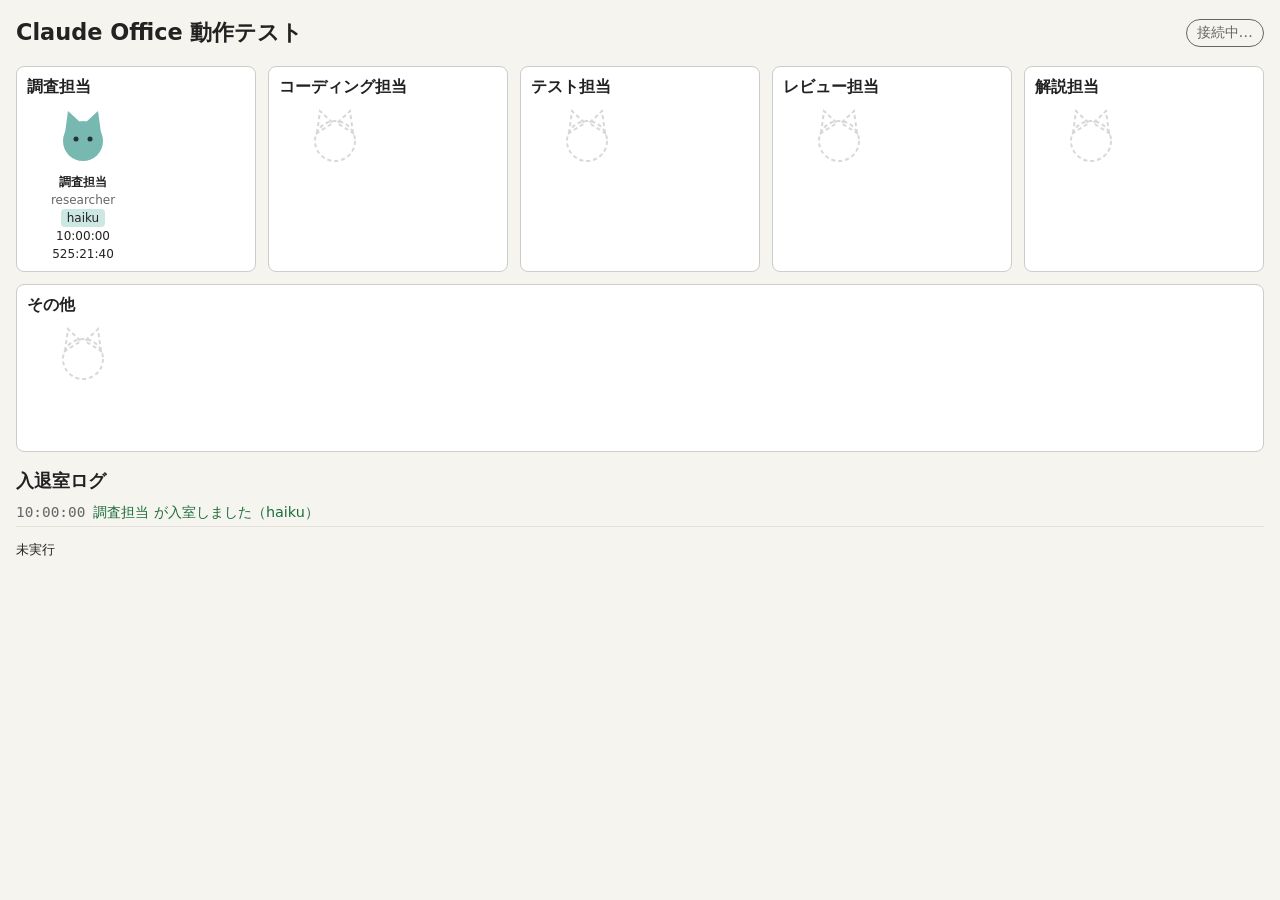
==== tests/js/app_test.html @ 1645e958 "オフィス画面のUIを拡張し、UI契約書と静的チェックツールを追加 - static/: オフィス画面（デスク・キャラクター表示）の HTML / CSS / JS を更新 - docs/ui_cont" ====
<!doctype html>
<html lang="ja">
<head>
  <meta charset="utf-8">
  <meta name="viewport" content="width=device-width, initial-scale=1">
  <title>Claude Office 動作テスト</title>
  <link rel="stylesheet" href="../../static/style.css">
  <!-- テスト中は本物の /stream に接続しない（file:// では失敗し、「切断」の記録がログに混ざるため）。
       app.js より前に置いて、EventSource の代わりに何もしない偽物を使う -->
  <script>
    window.EventSource = function FakeEventSource() {
      this.readyState = 0;
      this.addEventListener = function () {};
    };
    window.EventSource.CLOSED = 2;
  </script>
  <script src="../../static/app.js" defer></script>
  <script src="app_test.js" defer></script>
</head>
<body data-mode="live">
  <!-- index.html と同じ構造（テスト用にコピー） -->
  <header class="page-header">
    <h1>Claude Office 動作テスト</h1>
    <p id="connection-status" data-connection="connecting" role="status" aria-live="polite">接続中…</p>
  </header>

  <main>
    <section class="office" aria-label="デスク">
      <section class="desk" data-role="researcher" data-count="0">
        <h2 class="desk-label">調査担当</h2>
        <div class="desk-seats"></div>
      </section>
      <section class="desk" data-role="coder" data-count="0">
        <h2 class="desk-label">コーディング担当</h2>
        <div class="desk-seats"></div>
      </section>
      <section class="desk" data-role="test-runner" data-count="0">
        <h2 class="desk-label">テスト担当</h2>
        <div class="desk-seats"></div>
      </section>
      <section class="desk" data-role="code-reviewer" data-count="0">
        <h2 class="desk-label">レビュー担当</h2>
        <div class="desk-seats"></div>
      </section>
      <section class="desk" data-role="code-explainer" data-count="0">
        <h2 class="desk-label">解説担当</h2>
        <div class="desk-seats"></div>
      </section>
      <section class="desk" data-role="other" data-count="0">
        <h2 class="desk-label">その他</h2>
        <div class="desk-seats"></div>
      </section>
    </section>

    <section class="activity" aria-labelledby="activity-title">
      <h2 id="activity-title">入退室ログ</h2>
      <ol id="activity-log"></ol>
    </section>
  </main>

  <!-- キャラクターの template（index.html と同じ中身） -->
  <template id="cat-researcher">
    <svg viewBox="0 0 64 64" class="cat-svg" aria-hidden="true" focusable="false">
      <polygon class="cat-ear" points="14,28 17,6 30,18" fill="#77b8b0"/>
      <polygon class="cat-ear" points="50,28 47,6 34,18" fill="#77b8b0"/>
      <circle class="cat-head" cx="32" cy="36" r="20" fill="#77b8b0"/>
      <circle class="cat-eye" cx="25" cy="34" r="2.5" fill="#24303b"/>
      <circle class="cat-eye" cx="39" cy="34" r="2.5" fill="#24303b"/>
    </svg>
  </template>
  <template id="cat-coder">
    <svg viewBox="0 0 64 64" class="cat-svg" aria-hidden="true" focusable="false">
      <polygon class="cat-ear" points="14,28 17,6 30,18" fill="#8ca8e8"/>
      <polygon class="cat-ear" points="50,28 47,6 34,18" fill="#8ca8e8"/>
      <circle class="cat-head" cx="32" cy="36" r="20" fill="#8ca8e8"/>
      <circle class="cat-eye" cx="25" cy="34" r="2.5" fill="#24303b"/>
      <circle class="cat-eye" cx="39" cy="34" r="2.5" fill="#24303b"/>
    </svg>
  </template>
  <template id="cat-test-runner">
    <svg viewBox="0 0 64 64" class="cat-svg" aria-hidden="true" focusable="false">
      <polygon class="cat-ear" points="14,28 17,6 30,18" fill="#e8b66b"/>
      <polygon class="cat-ear" points="50,28 47,6 34,18" fill="#e8b66b"/>
      <circle class="cat-head" cx="32" cy="36" r="20" fill="#e8b66b"/>
      <circle class="cat-eye" cx="25" cy="34" r="2.5" fill="#24303b"/>
      <circle class="cat-eye" cx="39" cy="34" r="2.5" fill="#24303b"/>
    </svg>
  </template>
  <template id="cat-code-reviewer">
    <svg viewBox="0 0 64 64" class="cat-svg" aria-hidden="true" focusable="false">
      <polygon class="cat-ear" points="14,28 17,6 30,18" fill="#dc9292"/>
      <polygon class="cat-ear" points="50,28 47,6 34,18" fill="#dc9292"/>
      <circle class="cat-head" cx="32" cy="36" r="20" fill="#dc9292"/>
      <circle class="cat-eye" cx="25" cy="34" r="2.5" fill="#24303b"/>
      <circle class="cat-eye" cx="39" cy="34" r="2.5" fill="#24303b"/>
    </svg>
  </template>
  <template id="cat-code-explainer">
    <svg viewBox="0 0 64 64" class="cat-svg" aria-hidden="true" focusable="false">
      <polygon class="cat-ear" points="14,28 17,6 30,18" fill="#b5a0e3"/>
      <polygon class="cat-ear" points="50,28 47,6 34,18" fill="#b5a0e3"/>
      <circle class="cat-head" cx="32" cy="36" r="20" fill="#b5a0e3"/>
      <circle class="cat-eye" cx="25" cy="34" r="2.5" fill="#24303b"/>
      <circle class="cat-eye" cx="39" cy="34" r="2.5" fill="#24303b"/>
    </svg>
  </template>
  <template id="cat-generic">
    <svg viewBox="0 0 64 64" class="cat-svg" aria-hidden="true" focusable="false">
      <polygon class="cat-ear" points="14,28 17,6 30,18" fill="#b3b9b7"/>
      <polygon class="cat-ear" points="50,28 47,6 34,18" fill="#b3b9b7"/>
      <circle class="cat-head" cx="32" cy="36" r="20" fill="#b3b9b7"/>
      <circle class="cat-eye" cx="25" cy="34" r="2.5" fill="#24303b"/>
      <circle class="cat-eye" cx="39" cy="34" r="2.5" fill="#24303b"/>
    </svg>
  </template>
  <template id="cat-absent">
    <svg viewBox="0 0 64 64" class="cat-svg" aria-hidden="true" focusable="false">
      <polygon class="cat-ear" points="14,28 17,6 30,18" fill="none" stroke="#9aa0a6" stroke-width="2" stroke-dasharray="4 3"/>
      <polygon class="cat-ear" points="50,28 47,6 34,18" fill="none" stroke="#9aa0a6" stroke-width="2" stroke-dasharray="4 3"/>
      <circle class="cat-head" cx="32" cy="36" r="20" fill="none" stroke="#9aa0a6" stroke-width="2" stroke-dasharray="4 3"/>
    </svg>
  </template>

  <!-- テストの結果（app_test.js が書く。Python 側はここを読む） -->
  <pre id="test-result">未実行</pre>
</body>
</html>
---- static/style.css ----
/* =========================================================
   仮の見た目（最低限）。docs/ui_contract.md に従って全部書き換えてよい
   ========================================================= */

/* ===== 全体 ===== */
* { box-sizing: border-box; }
body {
  margin: 0;
  padding: 16px;
  font-family: system-ui, "Hiragino Sans", "Yu Gothic UI", sans-serif;
  line-height: 1.5;
  background: #f6f4ef;
  color: #222;
}

/* ===== 上部：タイトルと接続状態 ===== */
.page-header {
  display: flex;
  flex-wrap: wrap;
  align-items: center;
  justify-content: space-between;
  gap: 12px;
}
.page-header h1 { margin: 0; font-size: 1.4rem; }
#connection-status {
  margin: 0;
  padding: 2px 10px;
  border: 1px solid currentColor;
  border-radius: 999px;
  font-size: 0.9rem;
}
#connection-status[data-connection="connecting"] { color: #666; }
#connection-status[data-connection="open"] { color: #1b6e3a; }
#connection-status[data-connection="reconnecting"] { color: #b45f06; }
#connection-status[data-connection="closed"] { color: #b00020; }
body[data-mode="mock"] #connection-status { color: #5b3fa0; }

/* ===== デスク（横並び・折り返し） ===== */
.office {
  display: flex;
  flex-wrap: wrap;
  gap: 12px;
  margin: 16px 0;
}
.desk {
  flex: 1 1 220px;
  padding: 8px 10px;
  border: 1px solid #ccc;
  border-radius: 8px;
  background: #fff;
}
.desk-label { margin: 0 0 6px; font-size: 1rem; }
.desk-seats {
  display: flex;
  flex-wrap: wrap;
  gap: 8px;
  min-height: 120px;
}

/* ===== 席・キャラクター・名札 ===== */
.seat {
  display: flex;
  flex-direction: column;
  align-items: center;
  gap: 4px;
  width: 112px;
}
.cat { width: 64px; height: 64px; }
.cat-svg { display: block; width: 100%; height: 100%; }
.nameplate {
  display: flex;
  flex-direction: column;
  align-items: center;
  width: 100%;
  font-size: 0.75rem;
  text-align: center;
  overflow-wrap: anywhere;
}
.nameplate [data-field="role_label"] { font-weight: bold; }
.nameplate [data-field="agent_type"] { color: #666; }
.nameplate [data-field="model"] { padding: 0 6px; border-radius: 4px; background: #eee; }
.seat[data-model="haiku"] [data-field="model"] { background: #cde8e2; }
.seat[data-model="sonnet"] [data-field="model"] { background: #d6e0f7; }
.seat[data-model="opus"] [data-field="model"] { background: #f2d6d6; }
.nameplate [data-field="elapsed"] { font-variant-numeric: tabular-nums; }

/* ===== 席の状態（アニメは 0.6 秒以下） ===== */
.seat[data-state="absent"] { opacity: 0.4; }
.seat[data-state="entering"] { animation: seat-enter 0.5s ease-out; }
.seat[data-state="leaving"] { animation: seat-leave 0.5s ease-in forwards; }
@keyframes seat-enter { from { opacity: 0; } to { opacity: 1; } }
@keyframes seat-leave { from { opacity: 1; } to { opacity: 0; } }

/* 動きを減らす設定のときはアニメなし */
@media (prefers-reduced-motion: reduce) {
  .seat { animation: none !important; }
  .seat[data-state="leaving"] { opacity: 0.3; }
}

/* ===== 入退室ログ ===== */
.activity h2 { margin: 0 0 6px; font-size: 1.1rem; }
#activity-log {
  margin: 0;
  padding: 0;
  list-style: none;
  max-height: 320px;
  overflow-y: auto;
  font-size: 0.9rem;
}
.log-entry {
  display: flex;
  gap: 8px;
  padding: 2px 0;
  border-bottom: 1px solid #e4e1da;
}
.log-entry [data-field="time"] {
  flex: none;
  color: #666;
  font-family: ui-monospace, monospace;
}
.log-entry[data-kind="enter"] { color: #1b6e3a; }
.log-entry[data-kind="leave"] { color: #555; }
.log-entry[data-kind="update"] { color: #2a4fa0; }
.log-entry[data-kind="system"] { color: #8a5a00; font-style: italic; }
.log-entry[data-reason="timeout"] [data-field="message"] { color: #b00020; }
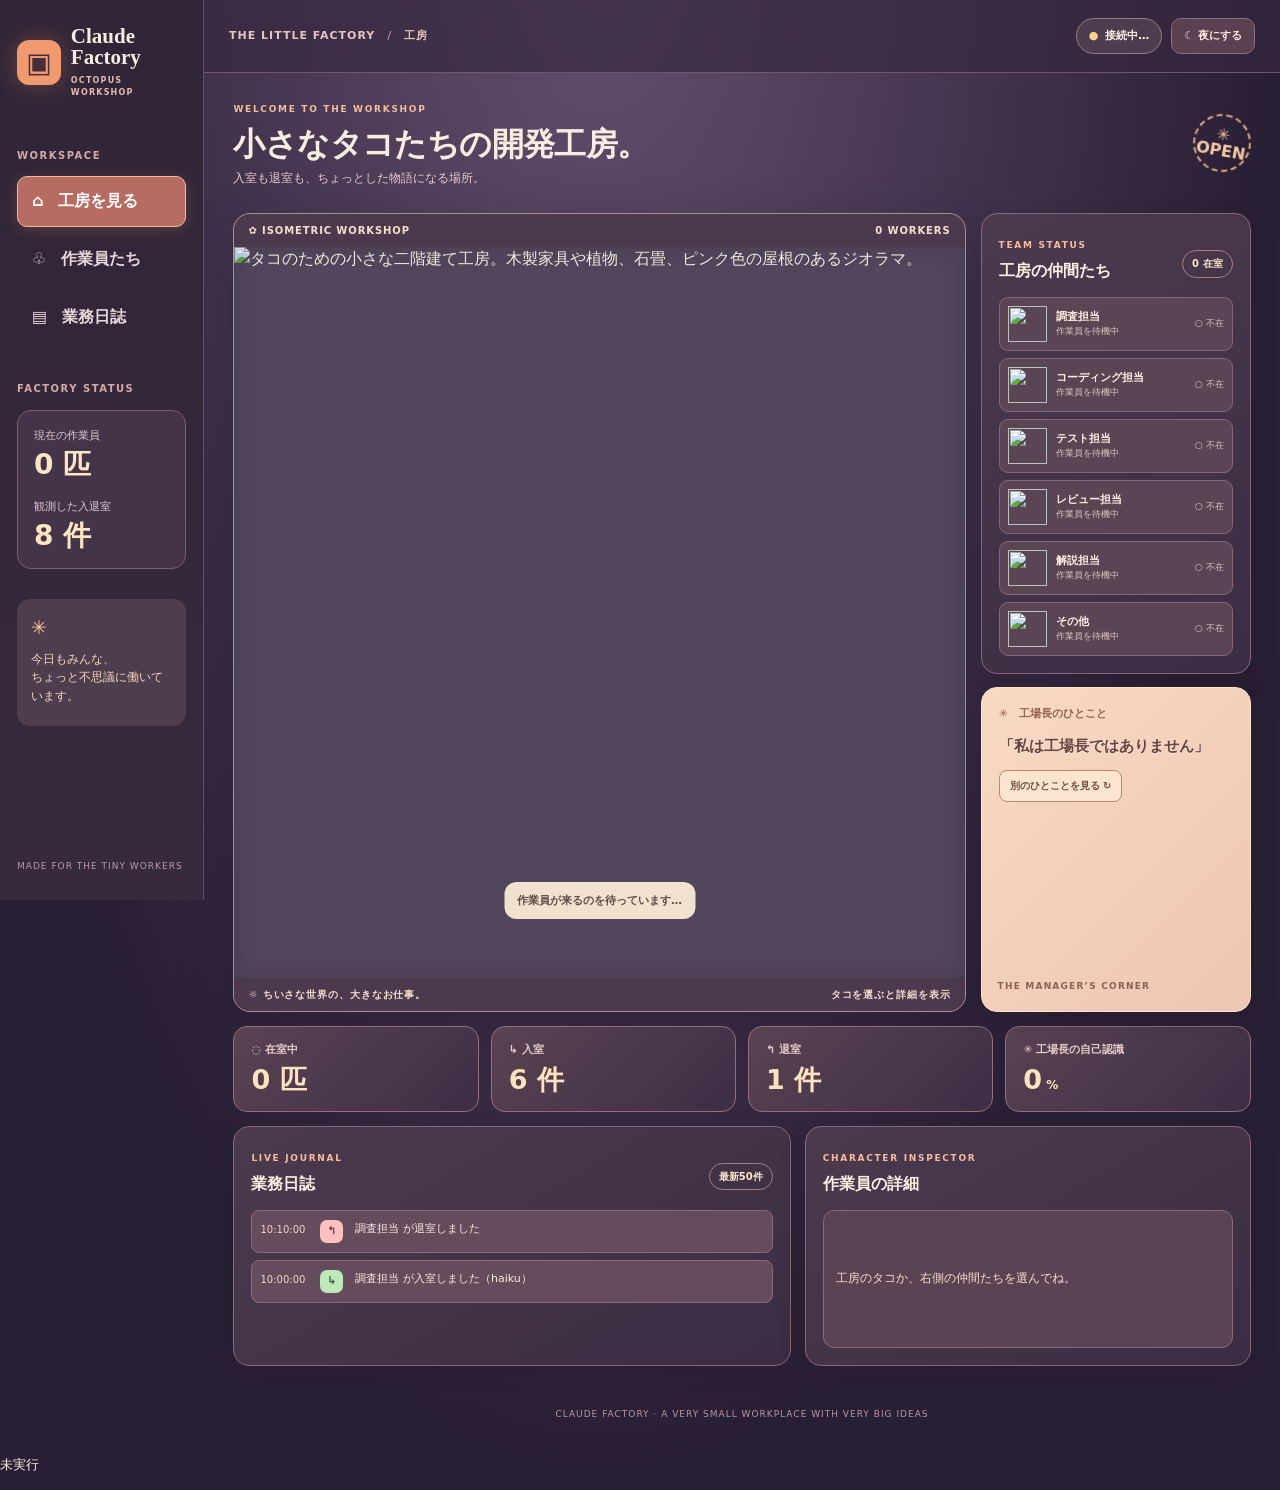
==== commit 92009866: "画面をタコの工房（Claude Factory）に作り直し - static/: ChatGPT 版のジオラマ工房デザイン（背景・タコの絵・レイアウト）を採用 - app.js: ChatGPT 版を" ====
--- a/tests/js/app_test.html
+++ b/tests/js/app_test.html
@@ -3,7 +3,7 @@
 <head>
   <meta charset="utf-8">
   <meta name="viewport" content="width=device-width, initial-scale=1">
-  <title>Claude Office 動作テスト</title>
+  <title>Claude Factory 動作テスト</title>
   <link rel="stylesheet" href="../../static/style.css">
   <!-- テスト中は本物の /stream に接続しない（file:// では失敗し、「切断」の記録がログに混ざるため）。
        app.js より前に置いて、EventSource の代わりに何もしない偽物を使う -->
@@ -18,108 +18,56 @@
   <script src="app_test.js" defer></script>
 </head>
 <body data-mode="live">
-  <!-- index.html と同じ構造（テスト用にコピー） -->
-  <header class="page-header">
-    <h1>Claude Office 動作テスト</h1>
-    <p id="connection-status" data-connection="connecting" role="status" aria-live="polite">接続中…</p>
-  </header>
-
-  <main>
-    <section class="office" aria-label="デスク">
-      <section class="desk" data-role="researcher" data-count="0">
-        <h2 class="desk-label">調査担当</h2>
-        <div class="desk-seats"></div>
-      </section>
-      <section class="desk" data-role="coder" data-count="0">
-        <h2 class="desk-label">コーディング担当</h2>
-        <div class="desk-seats"></div>
-      </section>
-      <section class="desk" data-role="test-runner" data-count="0">
-        <h2 class="desk-label">テスト担当</h2>
-        <div class="desk-seats"></div>
-      </section>
-      <section class="desk" data-role="code-reviewer" data-count="0">
-        <h2 class="desk-label">レビュー担当</h2>
-        <div class="desk-seats"></div>
-      </section>
-      <section class="desk" data-role="code-explainer" data-count="0">
-        <h2 class="desk-label">解説担当</h2>
-        <div class="desk-seats"></div>
-      </section>
-      <section class="desk" data-role="other" data-count="0">
-        <h2 class="desk-label">その他</h2>
-        <div class="desk-seats"></div>
-      </section>
-    </section>
-
-    <section class="activity" aria-labelledby="activity-title">
-      <h2 id="activity-title">入退室ログ</h2>
-      <ol id="activity-log"></ol>
-    </section>
-  </main>
-
-  <!-- キャラクターの template（index.html と同じ中身） -->
-  <template id="cat-researcher">
-    <svg viewBox="0 0 64 64" class="cat-svg" aria-hidden="true" focusable="false">
-      <polygon class="cat-ear" points="14,28 17,6 30,18" fill="#77b8b0"/>
-      <polygon class="cat-ear" points="50,28 47,6 34,18" fill="#77b8b0"/>
-      <circle class="cat-head" cx="32" cy="36" r="20" fill="#77b8b0"/>
-      <circle class="cat-eye" cx="25" cy="34" r="2.5" fill="#24303b"/>
-      <circle class="cat-eye" cx="39" cy="34" r="2.5" fill="#24303b"/>
-    </svg>
-  </template>
-  <template id="cat-coder">
-    <svg viewBox="0 0 64 64" class="cat-svg" aria-hidden="true" focusable="false">
-      <polygon class="cat-ear" points="14,28 17,6 30,18" fill="#8ca8e8"/>
-      <polygon class="cat-ear" points="50,28 47,6 34,18" fill="#8ca8e8"/>
-      <circle class="cat-head" cx="32" cy="36" r="20" fill="#8ca8e8"/>
-      <circle class="cat-eye" cx="25" cy="34" r="2.5" fill="#24303b"/>
-      <circle class="cat-eye" cx="39" cy="34" r="2.5" fill="#24303b"/>
-    </svg>
-  </template>
-  <template id="cat-test-runner">
-    <svg viewBox="0 0 64 64" class="cat-svg" aria-hidden="true" focusable="false">
-      <polygon class="cat-ear" points="14,28 17,6 30,18" fill="#e8b66b"/>
-      <polygon class="cat-ear" points="50,28 47,6 34,18" fill="#e8b66b"/>
-      <circle class="cat-head" cx="32" cy="36" r="20" fill="#e8b66b"/>
-      <circle class="cat-eye" cx="25" cy="34" r="2.5" fill="#24303b"/>
-      <circle class="cat-eye" cx="39" cy="34" r="2.5" fill="#24303b"/>
-    </svg>
-  </template>
-  <template id="cat-code-reviewer">
-    <svg viewBox="0 0 64 64" class="cat-svg" aria-hidden="true" focusable="false">
-      <polygon class="cat-ear" points="14,28 17,6 30,18" fill="#dc9292"/>
-      <polygon class="cat-ear" points="50,28 47,6 34,18" fill="#dc9292"/>
-      <circle class="cat-head" cx="32" cy="36" r="20" fill="#dc9292"/>
-      <circle class="cat-eye" cx="25" cy="34" r="2.5" fill="#24303b"/>
-      <circle class="cat-eye" cx="39" cy="34" r="2.5" fill="#24303b"/>
-    </svg>
-  </template>
-  <template id="cat-code-explainer">
-    <svg viewBox="0 0 64 64" class="cat-svg" aria-hidden="true" focusable="false">
-      <polygon class="cat-ear" points="14,28 17,6 30,18" fill="#b5a0e3"/>
-      <polygon class="cat-ear" points="50,28 47,6 34,18" fill="#b5a0e3"/>
-      <circle class="cat-head" cx="32" cy="36" r="20" fill="#b5a0e3"/>
-      <circle class="cat-eye" cx="25" cy="34" r="2.5" fill="#24303b"/>
-      <circle class="cat-eye" cx="39" cy="34" r="2.5" fill="#24303b"/>
-    </svg>
-  </template>
-  <template id="cat-generic">
-    <svg viewBox="0 0 64 64" class="cat-svg" aria-hidden="true" focusable="false">
-      <polygon class="cat-ear" points="14,28 17,6 30,18" fill="#b3b9b7"/>
-      <polygon class="cat-ear" points="50,28 47,6 34,18" fill="#b3b9b7"/>
-      <circle class="cat-head" cx="32" cy="36" r="20" fill="#b3b9b7"/>
-      <circle class="cat-eye" cx="25" cy="34" r="2.5" fill="#24303b"/>
-      <circle class="cat-eye" cx="39" cy="34" r="2.5" fill="#24303b"/>
-    </svg>
-  </template>
-  <template id="cat-absent">
-    <svg viewBox="0 0 64 64" class="cat-svg" aria-hidden="true" focusable="false">
-      <polygon class="cat-ear" points="14,28 17,6 30,18" fill="none" stroke="#9aa0a6" stroke-width="2" stroke-dasharray="4 3"/>
-      <polygon class="cat-ear" points="50,28 47,6 34,18" fill="none" stroke="#9aa0a6" stroke-width="2" stroke-dasharray="4 3"/>
-      <circle class="cat-head" cx="32" cy="36" r="20" fill="none" stroke="#9aa0a6" stroke-width="2" stroke-dasharray="4 3"/>
-    </svg>
-  </template>
+<!-- ここから static/index.html の body と同じ（テスト用にコピー。index.html を変えたらここも直す） -->
+<div class="layout" id="app">
+  <aside class="rail" aria-label="メインメニュー">
+    <div class="logo"><span class="logo-mark" aria-hidden="true">▣</span><div><b>Claude<br>Factory</b><small>OCTOPUS WORKSHOP</small></div></div>
+    <div class="rail-caption">WORKSPACE</div>
+    <nav class="nav" aria-label="ページ内リンク">
+      <button type="button" class="nav-item chosen" data-scroll="workshop">⌂ <span>工房を見る</span></button>
+      <button type="button" class="nav-item" data-scroll="crew">♧ <span>作業員たち</span></button>
+      <button type="button" class="nav-item" data-scroll="journal">▤ <span>業務日誌</span></button>
+    </nav>
+    <div class="rail-caption">FACTORY STATUS</div>
+    <div class="rail-card"><span class="rail-label">現在の作業員</span><strong id="side-crew">0 <small>匹</small></strong><span class="rail-label">観測した入退室</span><strong id="side-events">0 <small>件</small></strong></div>
+    <div class="rail-message"><span class="asterisk">✳</span><p>今日もみんな、<br>ちょっと不思議に働いています。</p></div>
+    <span class="rail-foot">MADE FOR THE TINY WORKERS</span>
+  </aside>
+  <div class="stage-column">
+    <header class="topbar">
+      <div class="crumb">THE LITTLE FACTORY <span>/</span> 工房</div>
+      <div class="top-actions"><span class="chip" id="connection-status" data-connection="connecting" role="status" aria-live="polite">接続中…</span><button class="day-toggle" type="button" id="light-toggle" aria-label="昼夜の切り替え">☾ 夜にする</button></div>
+    </header>
+    <main>
+      <div class="heading"><div><span class="eyebrow">WELCOME TO THE WORKSHOP</span><h1>小さなタコたちの開発工房。</h1><p>入室も退室も、ちょっとした物語になる場所。</p></div><span class="heading-stamp">✳<br>OPEN</span></div>
+      <div class="content-grid">
+        <section class="workshop" id="workshop" aria-label="工房のジオラマ">
+          <div class="scene-top"><span>✿ ISOMETRIC WORKSHOP</span><span id="scene-population">0 WORKERS</span></div>
+          <div class="scene" id="scene">
+            <img class="background-art" src="/assets/workshop_background.png" alt="タコのための小さな二階建て工房。木製家具や植物、石畳、ピンク色の屋根のあるジオラマ。" draggable="false">
+            <div class="slot" data-role="researcher" aria-label="調査担当の作業場所"></div>
+            <div class="slot" data-role="coder" aria-label="コーディング担当の作業場所"></div>
+            <div class="slot" data-role="test-runner" aria-label="テスト担当の作業場所"></div>
+            <div class="slot" data-role="code-reviewer" aria-label="レビュー担当の作業場所"></div>
+            <div class="slot" data-role="code-explainer" aria-label="解説担当の作業場所"></div>
+            <div class="slot" data-role="other" aria-label="その他の作業場所"></div>
+            <div class="scene-empty" id="scene-empty">作業員が来るのを待っています…</div>
+          </div>
+          <div class="scene-bottom"><span>☼ ちいさな世界の、大きなお仕事。</span><span>タコを選ぶと詳細を表示</span></div>
+        </section>
+        <aside class="right-panels" id="crew">
+          <section class="panel crew-panel"><div class="panel-head"><div><span class="eyebrow">TEAM STATUS</span><h2>工房の仲間たち</h2></div><span class="pill" id="crew-total">0 / 6</span></div><div id="worker-list" class="worker-list"></div></section>
+          <section class="panel manager-panel"><div class="manager-title">✳　工場長のひとこと</div><p id="manager-quote">「私は工場長ではありません」</p><button type="button" id="next-quote">別のひとことを見る ↻</button></section>
+        </aside>
+      </div>
+      <div class="summary-strip" aria-label="工房の統計"><div><span>◌ 在室中</span><strong id="summary-present">0<small> 匹</small></strong></div><div><span>↳ 入室</span><strong id="summary-enter">0<small> 件</small></strong></div><div><span>↰ 退室</span><strong id="summary-leave">0<small> 件</small></strong></div><div><span>✳ 工場長の自己認識</span><strong>0<small> %</small></strong></div></div>
+      <div class="bottom-grid"><section class="panel journal" id="journal"><div class="panel-head"><div><span class="eyebrow">LIVE JOURNAL</span><h2>業務日誌</h2></div><span class="pill">最新50件</span></div><ol id="activity-log" aria-live="polite" aria-relevant="additions"></ol></section>
+      <section class="panel inspector"><div class="panel-head"><div><span class="eyebrow">CHARACTER INSPECTOR</span><h2>作業員の詳細</h2></div></div><div id="worker-detail" class="worker-detail"><p>工房のタコか、右側の仲間たちを選んでね。</p></div><div class="mock-controls" id="mock-controls" hidden><button type="button" id="mock-enter">＋ デモ入室</button><button type="button" id="mock-leave">− デモ退室</button></div></section></div>
+    </main>
+    <footer class="footer">CLAUDE FACTORY · A VERY SMALL WORKPLACE WITH VERY BIG IDEAS</footer>
+  </div>
+</div>
+<!-- ここまで -->
 
   <!-- テストの結果（app_test.js が書く。Python 側はここを読む） -->
   <pre id="test-result">未実行</pre>
--- a/static/style.css
+++ b/static/style.css
@@ -1,125 +1,21 @@
-/* =========================================================
-   仮の見た目（最低限）。docs/ui_contract.md に従って全部書き換えてよい
-   ========================================================= */
+:root{color-scheme:dark;--ink:#f9ede1;--muted:#dfc7c2;--panel:#3e3044;--panel2:#49364b;--edge:#856274;--accent:#ffa776;--gold:#ffe0a3;--lime:#a7e6aa;--shadow:#1c1625}
+*{box-sizing:border-box}html{scroll-behavior:smooth}body{margin:0;min-width:320px;font-family:system-ui,-apple-system,"Hiragino Sans","Yu Gothic UI","Meiryo",sans-serif;color:var(--ink);background:radial-gradient(ellipse at 47% -12%,#665171,#291f34 70%);line-height:1.55}button{font:inherit;cursor:pointer}button:focus-visible{outline:3px solid #a9f2e1;outline-offset:3px}.layout{display:grid;grid-template-columns:204px minmax(0,1fr);max-width:1800px;min-height:100vh;margin:auto}.rail{position:sticky;top:0;display:flex;flex-direction:column;align-self:start;min-height:100vh;padding:26px 17px;background:linear-gradient(#302536,#362a3d);border-right:1px solid #684c63}.logo{display:flex;align-items:center;gap:10px;margin-bottom:40px}.logo-mark{width:45px;height:45px;border-radius:12px;background:#f19a70;color:#462e39;box-shadow:0 0 25px #ff94754a;display:grid;place-items:center;font-size:27px}.logo b{display:block;font-family:Georgia,"Yu Mincho",serif;font-size:21px;line-height:1.02}.logo small{display:block;font-size:8px;font-weight:800;letter-spacing:1.2px;color:#e4baae;margin-top:6px}.rail-caption{color:#d6a9a9;font-size:10px;font-weight:900;letter-spacing:1.5px;margin:8px 0 13px}.nav{display:grid;gap:7px;margin-bottom:31px}.nav-item{border:1px solid transparent;border-radius:10px;background:transparent;color:#e9d8db;padding:12px 14px;font-weight:800;text-align:left}.nav-item span{margin-left:9px}.nav-item.chosen,.nav-item:hover{background:#b66b63;color:#fff;border-color:#f5bd95;box-shadow:0 3px 14px #f69d6a33}.rail-card{padding:16px;border-radius:14px;border:1px solid #7d5d6e;background:#443449;display:grid;gap:4px}.rail-label{font-size:11px;color:#e2c7cf}.rail-card strong{font-size:28px;line-height:1.2;color:#ffe5c2;margin-bottom:12px}.rail-card strong:last-child{margin-bottom:0}.rail-card strong small{font-size:13px}.rail-message{margin-top:30px;border-radius:13px;background:#4e3d4c;padding:14px;color:#f7d5bf;font-size:12px}.asterisk{color:#ffc897;font-size:19px}.rail-message p{margin:7px 0}.rail-foot{margin-top:auto;padding-top:24px;font-size:9px;letter-spacing:1px;color:#bb99a6}.stage-column{min-width:0}.topbar{display:flex;justify-content:space-between;align-items:center;gap:12px;min-height:73px;padding:12px 25px;border-bottom:1px solid #735469;background:#35283eaa}.crumb{font-size:11px;font-weight:900;letter-spacing:1px;color:#e6c4bf}.crumb span{padding:0 7px;color:#b2899d}.top-actions{display:flex;gap:9px;align-items:center}#connection-status{font-size:11px;font-weight:850;border-radius:30px;padding:8px 12px;border:1px solid #917c83;background:#4c3e4e;color:#fff0e6}#connection-status::before{content:'●';color:#ffd38f;margin-right:7px}#connection-status[data-connection="open"]{border-color:#83b48f;color:#d4ffd6}#connection-status[data-connection="open"]::before{color:#92ee9c}#connection-status[data-connection="closed"]{border-color:#e49ca1;color:#ffd5d5}#connection-status[data-connection="reconnecting"]{color:#ffdf9a}.day-toggle{border:1px solid #8d7184;border-radius:10px;background:#5a4051;color:#ffe8dc;padding:8px 12px;font-size:11px;font-weight:800}main{padding:22px clamp(12px,2.3vw,34px) 34px}.heading{display:flex;align-items:center;justify-content:space-between;gap:10px;margin-bottom:21px}.eyebrow{font-size:9px;letter-spacing:1.7px;font-weight:900;color:#f6bd9c}.heading h1{font-family:Georgia,"Yu Mincho",serif;font-size:clamp(22px,2.5vw,37px);font-weight:900;line-height:1.3;letter-spacing:-.6px;margin:4px 0}.heading p{margin:4px 0;font-size:12px;color:#eacdd0}.heading-stamp{width:58px;height:58px;flex:none;border-radius:50%;border:2px dashed #dca67e;display:grid;place-content:center;text-align:center;line-height:1;font-weight:900;color:#f4c8a6;transform:rotate(10deg)}.content-grid{display:grid;grid-template-columns:minmax(0,1fr) 270px;gap:15px}.workshop{min-width:0;background:#776778;border:1px solid #b18b8f;border-radius:17px;box-shadow:0 20px 55px #1d13294d;overflow:hidden}.scene-top,.scene-bottom{display:flex;justify-content:space-between;gap:10px;align-items:center;background:#4d394d;padding:9px 14px;color:#f4dfca;font-size:10px;font-weight:900;letter-spacing:.9px}.scene{position:relative;isolation:isolate;width:100%;aspect-ratio:1/1;background:#51465b;overflow:hidden}.background-art{display:block;width:100%;height:100%;object-fit:cover;user-select:none}.scene::after{content:'';pointer-events:none;position:absolute;inset:0;box-shadow:inset 0 0 25px #24213533}.slot{position:absolute;display:flex;align-items:end;gap:0;z-index:2;transform:translate(-50%,-50%)}.slot[data-role="researcher"]{left:41%;top:40%}.slot[data-role="coder"]{left:31%;top:65%}.slot[data-role="test-runner"]{left:57%;top:59%}.slot[data-role="code-reviewer"]{left:61%;top:43%}.slot[data-role="code-explainer"]{left:48%;top:76%}.slot[data-role="other"]{left:21%;top:57%}.worker-actor{border:0;background:transparent;position:relative;padding:0;display:flex;flex-direction:column;align-items:center;filter:drop-shadow(0 6px 4px #2f19267d);transition:transform .2s,opacity .2s;min-width:42px}.worker-actor img{width:clamp(48px,5vw,82px);height:auto;image-rendering:pixelated;animation:floaty 3s ease-in-out infinite}.worker-actor:hover{transform:translateY(-5px)}.worker-actor.selected img{filter:drop-shadow(0 0 8px #ffe2a6)}.worker-actor .bubble{border:1px solid #eac3a2;border-radius:7px;padding:2px 7px;background:#3a273be8;color:#fff3df;max-width:100px;font-size:9px;font-weight:850;white-space:nowrap;overflow:hidden;text-overflow:ellipsis;box-shadow:0 3px 7px #29142599}.worker-actor[data-state="leaving"]{animation:leave .5s ease-in forwards}.worker-actor[data-state="entering"]{animation:enter .5s ease-out both}.scene-empty{display:none;position:absolute;bottom:8%;left:50%;transform:translateX(-50%);padding:10px 13px;color:#624a47;background:#fff0d9eb;border-radius:12px;font-weight:900;font-size:11px;text-align:center}.scene-empty.visible{display:block}.scene.night .background-art{filter:brightness(.65) saturate(1.12) hue-rotate(8deg)}.scene.night::before{content:'';position:absolute;inset:0;z-index:1;pointer-events:none;background:linear-gradient(160deg,#34245333,#22214855)}.panel{background:linear-gradient(150deg,#4c3a4e,#3a2d43);border:1px solid #89667a;box-shadow:0 7px 22px #261a2c44;border-radius:16px;padding:17px;min-width:0}.right-panels{display:flex;flex-direction:column;gap:13px}.panel-head{display:flex;justify-content:space-between;align-items:center;gap:9px}.panel h2{font-size:16px;margin:3px 0 13px;color:#fff1e3}.pill{font-size:10px;font-weight:900;border-radius:30px;color:#ffe6c7;border:1px solid #aa7d79;padding:5px 9px;white-space:nowrap}.worker-list{display:flex;flex-direction:column;gap:7px;max-height:520px;overflow:auto}.crew-row{display:flex;align-items:center;gap:9px;border:1px solid #866578;border-radius:9px;padding:8px;min-width:0;background:#594553;color:#fff0e4;text-align:left;width:100%}.crew-row:hover,.crew-row.active{border-color:#ffd096;background:#715261}.crew-row img{width:39px;height:36px;object-fit:contain;image-rendering:pixelated;flex:none}.crew-info{flex:1;min-width:0}.crew-info b,.crew-info small{display:block;overflow:hidden;text-overflow:ellipsis;white-space:nowrap}.crew-info b{font-size:11px}.crew-info small{font-size:9px;color:#dec6c2}.crew-state{font-size:9px;color:#b4f3c1;white-space:nowrap}.crew-state.off{color:#dfc5c6}.manager-panel{background:#f3d3bd;color:#66443f;border-color:#ffe3c8;flex:1;min-height:155px}.manager-title{font-size:11px;font-weight:900;color:#98614f}.manager-panel p{font-family:Georgia,"Yu Mincho",serif;font-size:15px;font-weight:900;line-height:1.65;margin:12px 0}.manager-panel button{border:1px solid #b98677;background:#fbe5ce;border-radius:8px;padding:7px 10px;font-size:10px;color:#754b42;font-weight:900}.summary-strip{display:grid;grid-template-columns:repeat(4,minmax(0,1fr));gap:12px;margin:14px 0}.summary-strip>div{padding:14px 17px;border:1px solid #946f7b;border-radius:14px;background:linear-gradient(135deg,#5a4352,#3d2e46);min-width:0}.summary-strip span{display:block;color:#eacdcc;font-size:11px;font-weight:800}.summary-strip strong{display:block;font-size:27px;line-height:1.25;margin-top:5px;color:#ffe3be;font-variant-numeric:tabular-nums}.summary-strip small{font-size:12px}.bottom-grid{display:grid;grid-template-columns:minmax(0,1.25fr) minmax(0,1fr);gap:14px}#activity-log{margin:0;padding:0;list-style:none;display:grid;gap:7px;max-height:302px;overflow:auto}.log-entry{display:grid;grid-template-columns:52px 27px minmax(0,1fr);gap:8px;align-items:start;border-radius:8px;background:#654c5d;border:1px solid #8a6a74;padding:9px 8px;font-size:11px}.log-entry time{color:#f3d2c7;font-size:10px;padding-top:2px;font-variant-numeric:tabular-nums}.log-sign{display:grid;place-items:center;width:23px;height:23px;border-radius:7px;background:#ecd2ba;color:#5b3b39;font-weight:900}.log-entry[data-kind="enter"] .log-sign{background:#bee8ba;color:#365f43}.log-entry[data-kind="leave"] .log-sign{background:#ffc0c0;color:#783d47}.log-entry[data-kind="update"] .log-sign{background:#d3c3fa;color:#53416d}.log-entry[data-kind="system"] .log-sign{background:#ffe3ab;color:#704d2c}.log-msg{min-width:0;overflow-wrap:anywhere}.worker-detail{display:flex;gap:17px;align-items:center;min-height:138px;padding:12px;border-radius:11px;background:#5a4352;border:1px solid #896a77}.worker-detail img{width:100px;height:94px;object-fit:contain;image-rendering:pixelated;flex:none}.worker-detail h3{margin:0 0 7px;font-size:15px}.worker-detail dl{display:grid;grid-template-columns:auto 1fr;gap:3px 9px;margin:0;font-size:11px}.worker-detail dt{color:#e0c0c1}.worker-detail dd{margin:0;overflow-wrap:anywhere}.worker-detail p{font-size:12px;color:#f8dfd1}.mock-controls{display:flex;gap:8px;margin-top:10px}.mock-controls[hidden]{display:none}.mock-controls button{padding:9px 13px;border-radius:9px;color:#382a31;background:#f5ccad;border:0;font-size:11px;font-weight:900}.footer{padding:8px 22px 22px;color:#b995a4;font-size:9px;letter-spacing:1px;text-align:center}@keyframes floaty{0%,100%{transform:translateY(0)}50%{transform:translateY(-5px)}}@keyframes enter{from{opacity:0;transform:translateY(18px) scale(.7)}to{opacity:1;transform:none}}@keyframes leave{to{opacity:0;transform:translateY(-24px) scale(.7)}}
+@media(max-width:1160px){.layout{grid-template-columns:74px minmax(0,1fr)}.logo{justify-content:center}.logo>div,.rail-caption,.nav-item span,.rail-card,.rail-message,.rail-foot{display:none}.nav-item{text-align:center;padding:12px 0}.content-grid{grid-template-columns:minmax(0,1fr) 220px}}@media(max-width:800px){.layout{display:block}.rail{position:relative;min-height:0;padding:9px 12px;flex-direction:row;align-items:center;justify-content:space-between}.logo{margin:0}.logo>div{display:block}.logo b{font-size:14px}.logo small{font-size:6px}.logo-mark{width:33px;height:33px}.rail .nav{margin:0;display:flex;gap:3px}.rail .nav-item{padding:8px;font-size:11px}.rail .nav-item span{display:inline;margin-left:2px}.rail-caption,.rail-card,.rail-message,.rail-foot{display:none}.content-grid{grid-template-columns:1fr}.right-panels{display:grid;grid-template-columns:minmax(0,1fr) minmax(0,.7fr)}.worker-list{display:grid;grid-template-columns:repeat(2,minmax(0,1fr))}.bottom-grid{grid-template-columns:1fr}.summary-strip{grid-template-columns:repeat(2,minmax(0,1fr))}}@media(max-width:500px){.rail .nav-item span{display:none}.topbar{padding:10px 12px;min-height:56px}.crumb{font-size:9px}.heading-stamp{display:none}.heading{margin-bottom:13px}.heading h1{font-size:23px}.right-panels{grid-template-columns:1fr}.worker-list{grid-template-columns:repeat(2,minmax(0,1fr))}.crew-row{gap:4px;padding:6px}.crew-row img{width:30px;height:31px}.crew-info b{font-size:10px}.crew-state{font-size:8px}.worker-actor img{width:51px}.worker-actor .bubble{font-size:8px;max-width:65px}.scene-top,.scene-bottom{padding:7px;font-size:8px}.summary-strip{gap:7px}.summary-strip>div{padding:10px}.summary-strip strong{font-size:22px}.panel{padding:12px}.worker-detail img{width:72px;height:68px}.log-entry{grid-template-columns:43px 22px 1fr;gap:5px;padding:7px 5px}}
+@media(prefers-reduced-motion:reduce){*,*::before,*::after{animation:none!important;transition:none!important;scroll-behavior:auto!important}}
+/* The factory manager has a corner of his own (although he denies it). */
+.manager-panel{position:relative;overflow:hidden;min-height:210px;background-image:linear-gradient(135deg,#f9dcc4cc,#eab9ac88),url('/assets/octopus/manager.png');background-repeat:no-repeat;background-size:100% 100%,175px auto;background-position:center,100% 100%;}
+.manager-panel::after{content:'THE MANAGER\2019 S CORNER';position:absolute;left:16px;bottom:17px;font-size:9px;letter-spacing:1.2px;font-weight:900;color:#905f56;}
+.manager-panel p{position:relative;z-index:1;max-width:220px;text-shadow:0 1px 0 #ffeddd}
+.manager-panel button{position:relative;z-index:1;}
+@media(max-width:500px){.topbar{flex-wrap:wrap;gap:7px}.top-actions{width:100%;justify-content:flex-end}#connection-status,.day-toggle{white-space:nowrap}.manager-panel{min-height:205px}.manager-panel p{max-width:210px}}
 
-/* ===== 全体 ===== */
-* { box-sizing: border-box; }
-body {
-  margin: 0;
-  padding: 16px;
-  font-family: system-ui, "Hiragino Sans", "Yu Gothic UI", sans-serif;
-  line-height: 1.5;
-  background: #f6f4ef;
-  color: #222;
-}
-
-/* ===== 上部：タイトルと接続状態 ===== */
-.page-header {
-  display: flex;
-  flex-wrap: wrap;
-  align-items: center;
-  justify-content: space-between;
-  gap: 12px;
-}
-.page-header h1 { margin: 0; font-size: 1.4rem; }
-#connection-status {
-  margin: 0;
-  padding: 2px 10px;
-  border: 1px solid currentColor;
-  border-radius: 999px;
-  font-size: 0.9rem;
-}
-#connection-status[data-connection="connecting"] { color: #666; }
-#connection-status[data-connection="open"] { color: #1b6e3a; }
-#connection-status[data-connection="reconnecting"] { color: #b45f06; }
-#connection-status[data-connection="closed"] { color: #b00020; }
-body[data-mode="mock"] #connection-status { color: #5b3fa0; }
-
-/* ===== デスク（横並び・折り返し） ===== */
-.office {
-  display: flex;
-  flex-wrap: wrap;
-  gap: 12px;
-  margin: 16px 0;
-}
-.desk {
-  flex: 1 1 220px;
-  padding: 8px 10px;
-  border: 1px solid #ccc;
-  border-radius: 8px;
-  background: #fff;
-}
-.desk-label { margin: 0 0 6px; font-size: 1rem; }
-.desk-seats {
-  display: flex;
-  flex-wrap: wrap;
-  gap: 8px;
-  min-height: 120px;
-}
-
-/* ===== 席・キャラクター・名札 ===== */
-.seat {
-  display: flex;
-  flex-direction: column;
-  align-items: center;
-  gap: 4px;
-  width: 112px;
-}
-.cat { width: 64px; height: 64px; }
-.cat-svg { display: block; width: 100%; height: 100%; }
-.nameplate {
-  display: flex;
-  flex-direction: column;
-  align-items: center;
-  width: 100%;
-  font-size: 0.75rem;
-  text-align: center;
-  overflow-wrap: anywhere;
-}
-.nameplate [data-field="role_label"] { font-weight: bold; }
-.nameplate [data-field="agent_type"] { color: #666; }
-.nameplate [data-field="model"] { padding: 0 6px; border-radius: 4px; background: #eee; }
-.seat[data-model="haiku"] [data-field="model"] { background: #cde8e2; }
-.seat[data-model="sonnet"] [data-field="model"] { background: #d6e0f7; }
-.seat[data-model="opus"] [data-field="model"] { background: #f2d6d6; }
-.nameplate [data-field="elapsed"] { font-variant-numeric: tabular-nums; }
-
-/* ===== 席の状態（アニメは 0.6 秒以下） ===== */
-.seat[data-state="absent"] { opacity: 0.4; }
-.seat[data-state="entering"] { animation: seat-enter 0.5s ease-out; }
-.seat[data-state="leaving"] { animation: seat-leave 0.5s ease-in forwards; }
-@keyframes seat-enter { from { opacity: 0; } to { opacity: 1; } }
-@keyframes seat-leave { from { opacity: 1; } to { opacity: 0; } }
-
-/* 動きを減らす設定のときはアニメなし */
-@media (prefers-reduced-motion: reduce) {
-  .seat { animation: none !important; }
-  .seat[data-state="leaving"] { opacity: 0.3; }
-}
-
-/* ===== 入退室ログ ===== */
-.activity h2 { margin: 0 0 6px; font-size: 1.1rem; }
-#activity-log {
-  margin: 0;
-  padding: 0;
-  list-style: none;
-  max-height: 320px;
-  overflow-y: auto;
-  font-size: 0.9rem;
-}
-.log-entry {
-  display: flex;
-  gap: 8px;
-  padding: 2px 0;
-  border-bottom: 1px solid #e4e1da;
-}
-.log-entry [data-field="time"] {
-  flex: none;
-  color: #666;
-  font-family: ui-monospace, monospace;
-}
-.log-entry[data-kind="enter"] { color: #1b6e3a; }
-.log-entry[data-kind="leave"] { color: #555; }
-.log-entry[data-kind="update"] { color: #2a4fa0; }
-.log-entry[data-kind="system"] { color: #8a5a00; font-style: italic; }
-.log-entry[data-reason="timeout"] [data-field="message"] { color: #b00020; }
+/* ===== app.js の書き直しに合わせた追加 ===== */
+/* 1つの作業場所に5人以上いるとき、5人目からは hidden（display:flex に負けないよう明示） */
+.worker-actor[hidden],.overflow-badge[hidden]{display:none}
+/* 退室中のタコは押せない */
+.worker-actor[data-state="leaving"]{pointer-events:none}
+/* 「ほか○匹」の札 */
+.overflow-badge{align-self:center;margin-left:4px;border:1px solid #eac3a2;border-radius:7px;padding:2px 7px;background:#3a273be8;color:#fff3df;font-size:9px;font-weight:850;white-space:nowrap}
+/* ログが空のときの案内 */
+#activity-log:empty::before{content:'まだ記録はありません。';display:block;padding:9px 8px;color:#eacdd0;font-size:11px}
+@media(prefers-reduced-motion:reduce){.worker-actor[data-state="leaving"]{opacity:.35}}
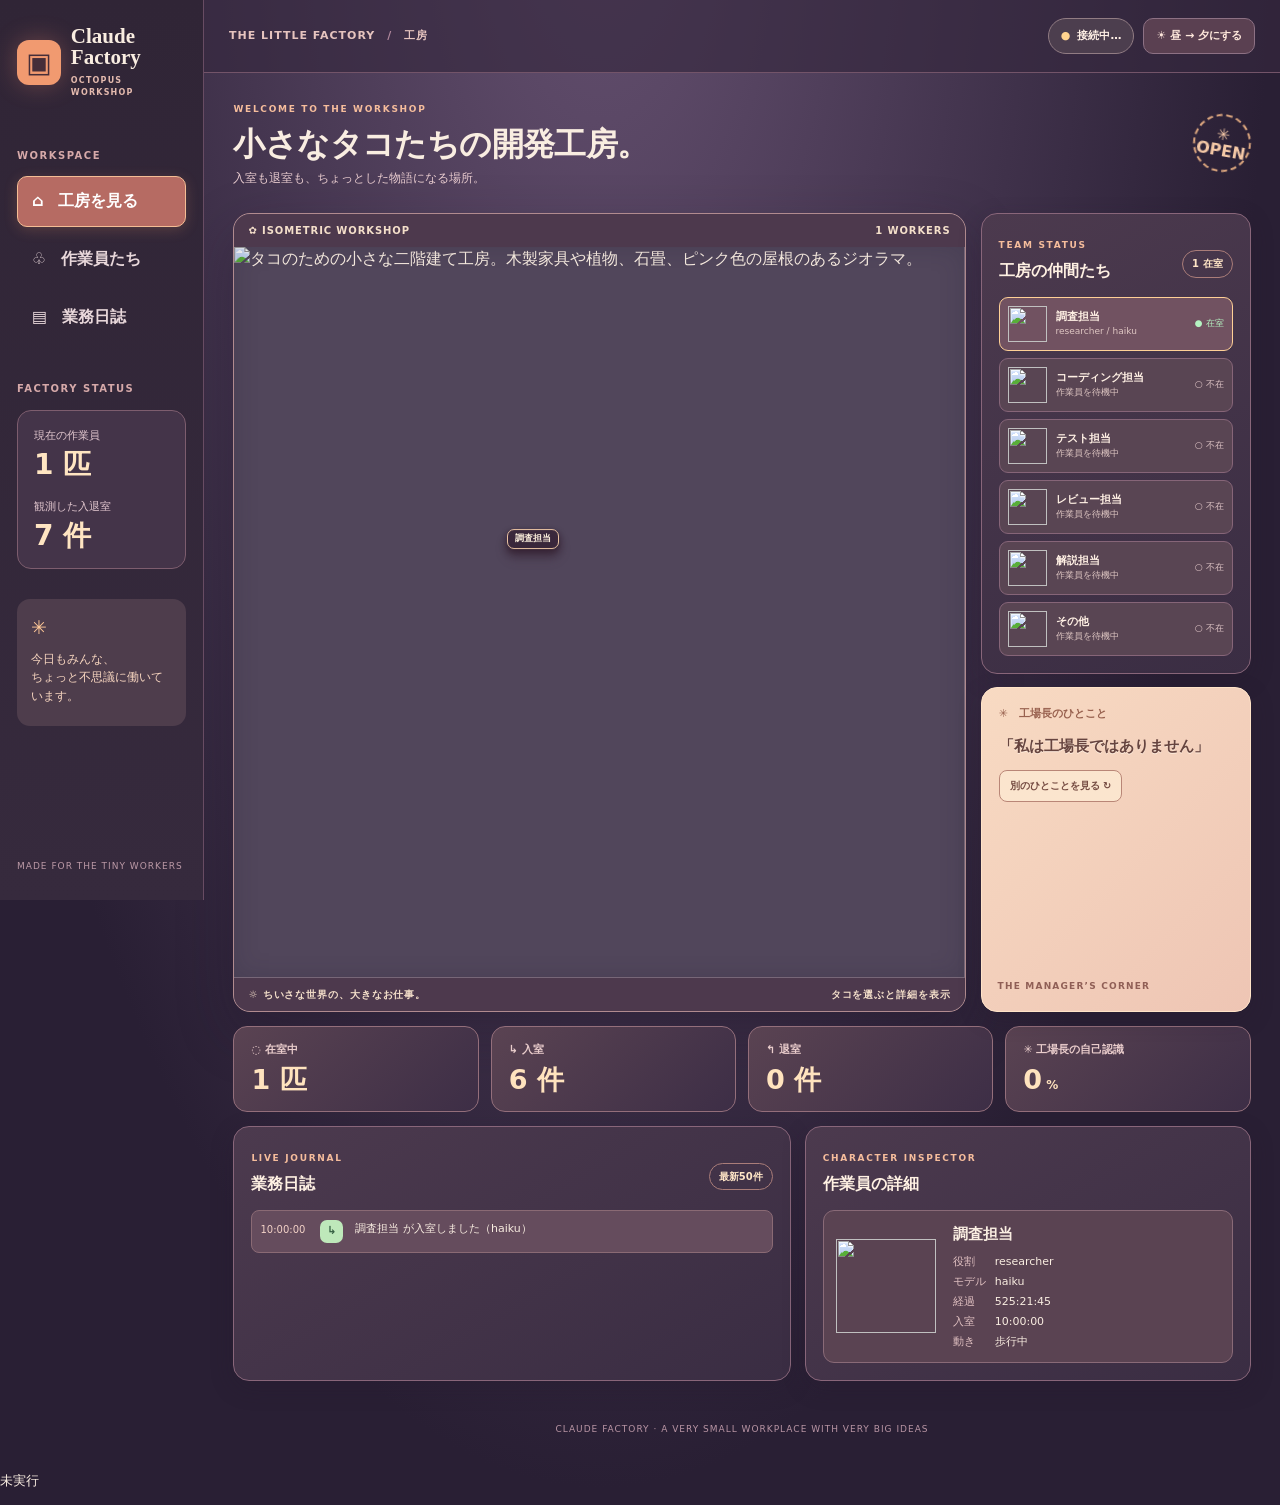
==== commit a750b1d1: "夜間照明（昼・夕・夜）とタコのモーションを追加 - 照明: #scene[data-light] で昼→夕→夜を切り替え。画面全体の filter をやめ、   色かぶり・月明かり・光スポット（窓・ラ" ====
--- a/tests/js/app_test.html
+++ b/tests/js/app_test.html
@@ -36,21 +36,36 @@
   <div class="stage-column">
     <header class="topbar">
       <div class="crumb">THE LITTLE FACTORY <span>/</span> 工房</div>
-      <div class="top-actions"><span class="chip" id="connection-status" data-connection="connecting" role="status" aria-live="polite">接続中…</span><button class="day-toggle" type="button" id="light-toggle" aria-label="昼夜の切り替え">☾ 夜にする</button></div>
+      <div class="top-actions"><span class="chip" id="connection-status" data-connection="connecting" role="status" aria-live="polite">接続中…</span><button class="day-toggle" type="button" id="light-toggle" aria-label="照明：いまは昼。押すと夕方にします">☀ 昼 → 夕にする</button></div>
     </header>
     <main>
       <div class="heading"><div><span class="eyebrow">WELCOME TO THE WORKSHOP</span><h1>小さなタコたちの開発工房。</h1><p>入室も退室も、ちょっとした物語になる場所。</p></div><span class="heading-stamp">✳<br>OPEN</span></div>
       <div class="content-grid">
         <section class="workshop" id="workshop" aria-label="工房のジオラマ">
           <div class="scene-top"><span>✿ ISOMETRIC WORKSHOP</span><span id="scene-population">0 WORKERS</span></div>
-          <div class="scene" id="scene">
+          <div class="scene" id="scene" data-light="day">
             <img class="background-art" src="/assets/workshop_background.png" alt="タコのための小さな二階建て工房。木製家具や植物、石畳、ピンク色の屋根のあるジオラマ。" draggable="false">
+            <div class="light-layer" id="light-layer" aria-hidden="true">
+              <div class="light-tint" data-tint="dusk"></div>
+              <div class="light-tint" data-tint="night"></div>
+              <div class="light-moon"></div>
+              <span class="light-spot" data-light-kind="window" data-spot="window-left-1"></span>
+              <span class="light-spot" data-light-kind="window" data-spot="window-left-2"></span>
+              <span class="light-spot" data-light-kind="window" data-spot="window-arch"></span>
+              <span class="light-spot" data-light-kind="window" data-spot="window-small"></span>
+              <span class="light-spot" data-light-kind="lantern" data-spot="lantern-1"></span>
+              <span class="light-spot" data-light-kind="lantern" data-spot="lantern-2"></span>
+              <span class="light-spot" data-light-kind="candle" data-spot="candle-1"></span>
+              <span class="light-spot" data-light-kind="candle" data-spot="candle-2"></span>
+              <span class="light-spot" data-light-kind="door" data-spot="door"></span>
+            </div>
             <div class="slot" data-role="researcher" aria-label="調査担当の作業場所"></div>
             <div class="slot" data-role="coder" aria-label="コーディング担当の作業場所"></div>
             <div class="slot" data-role="test-runner" aria-label="テスト担当の作業場所"></div>
             <div class="slot" data-role="code-reviewer" aria-label="レビュー担当の作業場所"></div>
             <div class="slot" data-role="code-explainer" aria-label="解説担当の作業場所"></div>
             <div class="slot" data-role="other" aria-label="その他の作業場所"></div>
+            <div class="scene-fx" id="scene-fx" aria-hidden="true"></div>
             <div class="scene-empty" id="scene-empty">作業員が来るのを待っています…</div>
           </div>
           <div class="scene-bottom"><span>☼ ちいさな世界の、大きなお仕事。</span><span>タコを選ぶと詳細を表示</span></div>
@@ -62,7 +77,7 @@
       </div>
       <div class="summary-strip" aria-label="工房の統計"><div><span>◌ 在室中</span><strong id="summary-present">0<small> 匹</small></strong></div><div><span>↳ 入室</span><strong id="summary-enter">0<small> 件</small></strong></div><div><span>↰ 退室</span><strong id="summary-leave">0<small> 件</small></strong></div><div><span>✳ 工場長の自己認識</span><strong>0<small> %</small></strong></div></div>
       <div class="bottom-grid"><section class="panel journal" id="journal"><div class="panel-head"><div><span class="eyebrow">LIVE JOURNAL</span><h2>業務日誌</h2></div><span class="pill">最新50件</span></div><ol id="activity-log" aria-live="polite" aria-relevant="additions"></ol></section>
-      <section class="panel inspector"><div class="panel-head"><div><span class="eyebrow">CHARACTER INSPECTOR</span><h2>作業員の詳細</h2></div></div><div id="worker-detail" class="worker-detail"><p>工房のタコか、右側の仲間たちを選んでね。</p></div><div class="mock-controls" id="mock-controls" hidden><button type="button" id="mock-enter">＋ デモ入室</button><button type="button" id="mock-leave">− デモ退室</button></div></section></div>
+      <section class="panel inspector"><div class="panel-head"><div><span class="eyebrow">CHARACTER INSPECTOR</span><h2>作業員の詳細</h2></div></div><div id="worker-detail" class="worker-detail"><p>工房のタコか、右側の仲間たちを選んでね。</p></div><div class="mock-controls" id="mock-controls" hidden><button type="button" id="mock-enter">＋ デモ入室</button><button type="button" id="mock-leave">− デモ退室</button><button type="button" id="mock-light">◐ 照明を切り替え</button><button type="button" id="mock-work">⚒ 全員に仕事モーション</button><button type="button" id="mock-react">! 全員にリアクション</button><button type="button" id="mock-walk">⇄ 歩いて入退室を試す</button></div></section></div>
     </main>
     <footer class="footer">CLAUDE FACTORY · A VERY SMALL WORKPLACE WITH VERY BIG IDEAS</footer>
   </div>
--- a/static/style.css
+++ b/static/style.css
@@ -1,5 +1,5 @@
 :root{color-scheme:dark;--ink:#f9ede1;--muted:#dfc7c2;--panel:#3e3044;--panel2:#49364b;--edge:#856274;--accent:#ffa776;--gold:#ffe0a3;--lime:#a7e6aa;--shadow:#1c1625}
-*{box-sizing:border-box}html{scroll-behavior:smooth}body{margin:0;min-width:320px;font-family:system-ui,-apple-system,"Hiragino Sans","Yu Gothic UI","Meiryo",sans-serif;color:var(--ink);background:radial-gradient(ellipse at 47% -12%,#665171,#291f34 70%);line-height:1.55}button{font:inherit;cursor:pointer}button:focus-visible{outline:3px solid #a9f2e1;outline-offset:3px}.layout{display:grid;grid-template-columns:204px minmax(0,1fr);max-width:1800px;min-height:100vh;margin:auto}.rail{position:sticky;top:0;display:flex;flex-direction:column;align-self:start;min-height:100vh;padding:26px 17px;background:linear-gradient(#302536,#362a3d);border-right:1px solid #684c63}.logo{display:flex;align-items:center;gap:10px;margin-bottom:40px}.logo-mark{width:45px;height:45px;border-radius:12px;background:#f19a70;color:#462e39;box-shadow:0 0 25px #ff94754a;display:grid;place-items:center;font-size:27px}.logo b{display:block;font-family:Georgia,"Yu Mincho",serif;font-size:21px;line-height:1.02}.logo small{display:block;font-size:8px;font-weight:800;letter-spacing:1.2px;color:#e4baae;margin-top:6px}.rail-caption{color:#d6a9a9;font-size:10px;font-weight:900;letter-spacing:1.5px;margin:8px 0 13px}.nav{display:grid;gap:7px;margin-bottom:31px}.nav-item{border:1px solid transparent;border-radius:10px;background:transparent;color:#e9d8db;padding:12px 14px;font-weight:800;text-align:left}.nav-item span{margin-left:9px}.nav-item.chosen,.nav-item:hover{background:#b66b63;color:#fff;border-color:#f5bd95;box-shadow:0 3px 14px #f69d6a33}.rail-card{padding:16px;border-radius:14px;border:1px solid #7d5d6e;background:#443449;display:grid;gap:4px}.rail-label{font-size:11px;color:#e2c7cf}.rail-card strong{font-size:28px;line-height:1.2;color:#ffe5c2;margin-bottom:12px}.rail-card strong:last-child{margin-bottom:0}.rail-card strong small{font-size:13px}.rail-message{margin-top:30px;border-radius:13px;background:#4e3d4c;padding:14px;color:#f7d5bf;font-size:12px}.asterisk{color:#ffc897;font-size:19px}.rail-message p{margin:7px 0}.rail-foot{margin-top:auto;padding-top:24px;font-size:9px;letter-spacing:1px;color:#bb99a6}.stage-column{min-width:0}.topbar{display:flex;justify-content:space-between;align-items:center;gap:12px;min-height:73px;padding:12px 25px;border-bottom:1px solid #735469;background:#35283eaa}.crumb{font-size:11px;font-weight:900;letter-spacing:1px;color:#e6c4bf}.crumb span{padding:0 7px;color:#b2899d}.top-actions{display:flex;gap:9px;align-items:center}#connection-status{font-size:11px;font-weight:850;border-radius:30px;padding:8px 12px;border:1px solid #917c83;background:#4c3e4e;color:#fff0e6}#connection-status::before{content:'●';color:#ffd38f;margin-right:7px}#connection-status[data-connection="open"]{border-color:#83b48f;color:#d4ffd6}#connection-status[data-connection="open"]::before{color:#92ee9c}#connection-status[data-connection="closed"]{border-color:#e49ca1;color:#ffd5d5}#connection-status[data-connection="reconnecting"]{color:#ffdf9a}.day-toggle{border:1px solid #8d7184;border-radius:10px;background:#5a4051;color:#ffe8dc;padding:8px 12px;font-size:11px;font-weight:800}main{padding:22px clamp(12px,2.3vw,34px) 34px}.heading{display:flex;align-items:center;justify-content:space-between;gap:10px;margin-bottom:21px}.eyebrow{font-size:9px;letter-spacing:1.7px;font-weight:900;color:#f6bd9c}.heading h1{font-family:Georgia,"Yu Mincho",serif;font-size:clamp(22px,2.5vw,37px);font-weight:900;line-height:1.3;letter-spacing:-.6px;margin:4px 0}.heading p{margin:4px 0;font-size:12px;color:#eacdd0}.heading-stamp{width:58px;height:58px;flex:none;border-radius:50%;border:2px dashed #dca67e;display:grid;place-content:center;text-align:center;line-height:1;font-weight:900;color:#f4c8a6;transform:rotate(10deg)}.content-grid{display:grid;grid-template-columns:minmax(0,1fr) 270px;gap:15px}.workshop{min-width:0;background:#776778;border:1px solid #b18b8f;border-radius:17px;box-shadow:0 20px 55px #1d13294d;overflow:hidden}.scene-top,.scene-bottom{display:flex;justify-content:space-between;gap:10px;align-items:center;background:#4d394d;padding:9px 14px;color:#f4dfca;font-size:10px;font-weight:900;letter-spacing:.9px}.scene{position:relative;isolation:isolate;width:100%;aspect-ratio:1/1;background:#51465b;overflow:hidden}.background-art{display:block;width:100%;height:100%;object-fit:cover;user-select:none}.scene::after{content:'';pointer-events:none;position:absolute;inset:0;box-shadow:inset 0 0 25px #24213533}.slot{position:absolute;display:flex;align-items:end;gap:0;z-index:2;transform:translate(-50%,-50%)}.slot[data-role="researcher"]{left:41%;top:40%}.slot[data-role="coder"]{left:31%;top:65%}.slot[data-role="test-runner"]{left:57%;top:59%}.slot[data-role="code-reviewer"]{left:61%;top:43%}.slot[data-role="code-explainer"]{left:48%;top:76%}.slot[data-role="other"]{left:21%;top:57%}.worker-actor{border:0;background:transparent;position:relative;padding:0;display:flex;flex-direction:column;align-items:center;filter:drop-shadow(0 6px 4px #2f19267d);transition:transform .2s,opacity .2s;min-width:42px}.worker-actor img{width:clamp(48px,5vw,82px);height:auto;image-rendering:pixelated;animation:floaty 3s ease-in-out infinite}.worker-actor:hover{transform:translateY(-5px)}.worker-actor.selected img{filter:drop-shadow(0 0 8px #ffe2a6)}.worker-actor .bubble{border:1px solid #eac3a2;border-radius:7px;padding:2px 7px;background:#3a273be8;color:#fff3df;max-width:100px;font-size:9px;font-weight:850;white-space:nowrap;overflow:hidden;text-overflow:ellipsis;box-shadow:0 3px 7px #29142599}.worker-actor[data-state="leaving"]{animation:leave .5s ease-in forwards}.worker-actor[data-state="entering"]{animation:enter .5s ease-out both}.scene-empty{display:none;position:absolute;bottom:8%;left:50%;transform:translateX(-50%);padding:10px 13px;color:#624a47;background:#fff0d9eb;border-radius:12px;font-weight:900;font-size:11px;text-align:center}.scene-empty.visible{display:block}.scene.night .background-art{filter:brightness(.65) saturate(1.12) hue-rotate(8deg)}.scene.night::before{content:'';position:absolute;inset:0;z-index:1;pointer-events:none;background:linear-gradient(160deg,#34245333,#22214855)}.panel{background:linear-gradient(150deg,#4c3a4e,#3a2d43);border:1px solid #89667a;box-shadow:0 7px 22px #261a2c44;border-radius:16px;padding:17px;min-width:0}.right-panels{display:flex;flex-direction:column;gap:13px}.panel-head{display:flex;justify-content:space-between;align-items:center;gap:9px}.panel h2{font-size:16px;margin:3px 0 13px;color:#fff1e3}.pill{font-size:10px;font-weight:900;border-radius:30px;color:#ffe6c7;border:1px solid #aa7d79;padding:5px 9px;white-space:nowrap}.worker-list{display:flex;flex-direction:column;gap:7px;max-height:520px;overflow:auto}.crew-row{display:flex;align-items:center;gap:9px;border:1px solid #866578;border-radius:9px;padding:8px;min-width:0;background:#594553;color:#fff0e4;text-align:left;width:100%}.crew-row:hover,.crew-row.active{border-color:#ffd096;background:#715261}.crew-row img{width:39px;height:36px;object-fit:contain;image-rendering:pixelated;flex:none}.crew-info{flex:1;min-width:0}.crew-info b,.crew-info small{display:block;overflow:hidden;text-overflow:ellipsis;white-space:nowrap}.crew-info b{font-size:11px}.crew-info small{font-size:9px;color:#dec6c2}.crew-state{font-size:9px;color:#b4f3c1;white-space:nowrap}.crew-state.off{color:#dfc5c6}.manager-panel{background:#f3d3bd;color:#66443f;border-color:#ffe3c8;flex:1;min-height:155px}.manager-title{font-size:11px;font-weight:900;color:#98614f}.manager-panel p{font-family:Georgia,"Yu Mincho",serif;font-size:15px;font-weight:900;line-height:1.65;margin:12px 0}.manager-panel button{border:1px solid #b98677;background:#fbe5ce;border-radius:8px;padding:7px 10px;font-size:10px;color:#754b42;font-weight:900}.summary-strip{display:grid;grid-template-columns:repeat(4,minmax(0,1fr));gap:12px;margin:14px 0}.summary-strip>div{padding:14px 17px;border:1px solid #946f7b;border-radius:14px;background:linear-gradient(135deg,#5a4352,#3d2e46);min-width:0}.summary-strip span{display:block;color:#eacdcc;font-size:11px;font-weight:800}.summary-strip strong{display:block;font-size:27px;line-height:1.25;margin-top:5px;color:#ffe3be;font-variant-numeric:tabular-nums}.summary-strip small{font-size:12px}.bottom-grid{display:grid;grid-template-columns:minmax(0,1.25fr) minmax(0,1fr);gap:14px}#activity-log{margin:0;padding:0;list-style:none;display:grid;gap:7px;max-height:302px;overflow:auto}.log-entry{display:grid;grid-template-columns:52px 27px minmax(0,1fr);gap:8px;align-items:start;border-radius:8px;background:#654c5d;border:1px solid #8a6a74;padding:9px 8px;font-size:11px}.log-entry time{color:#f3d2c7;font-size:10px;padding-top:2px;font-variant-numeric:tabular-nums}.log-sign{display:grid;place-items:center;width:23px;height:23px;border-radius:7px;background:#ecd2ba;color:#5b3b39;font-weight:900}.log-entry[data-kind="enter"] .log-sign{background:#bee8ba;color:#365f43}.log-entry[data-kind="leave"] .log-sign{background:#ffc0c0;color:#783d47}.log-entry[data-kind="update"] .log-sign{background:#d3c3fa;color:#53416d}.log-entry[data-kind="system"] .log-sign{background:#ffe3ab;color:#704d2c}.log-msg{min-width:0;overflow-wrap:anywhere}.worker-detail{display:flex;gap:17px;align-items:center;min-height:138px;padding:12px;border-radius:11px;background:#5a4352;border:1px solid #896a77}.worker-detail img{width:100px;height:94px;object-fit:contain;image-rendering:pixelated;flex:none}.worker-detail h3{margin:0 0 7px;font-size:15px}.worker-detail dl{display:grid;grid-template-columns:auto 1fr;gap:3px 9px;margin:0;font-size:11px}.worker-detail dt{color:#e0c0c1}.worker-detail dd{margin:0;overflow-wrap:anywhere}.worker-detail p{font-size:12px;color:#f8dfd1}.mock-controls{display:flex;gap:8px;margin-top:10px}.mock-controls[hidden]{display:none}.mock-controls button{padding:9px 13px;border-radius:9px;color:#382a31;background:#f5ccad;border:0;font-size:11px;font-weight:900}.footer{padding:8px 22px 22px;color:#b995a4;font-size:9px;letter-spacing:1px;text-align:center}@keyframes floaty{0%,100%{transform:translateY(0)}50%{transform:translateY(-5px)}}@keyframes enter{from{opacity:0;transform:translateY(18px) scale(.7)}to{opacity:1;transform:none}}@keyframes leave{to{opacity:0;transform:translateY(-24px) scale(.7)}}
+*{box-sizing:border-box}html{scroll-behavior:smooth}body{margin:0;min-width:320px;font-family:system-ui,-apple-system,"Hiragino Sans","Yu Gothic UI","Meiryo",sans-serif;color:var(--ink);background:radial-gradient(ellipse at 47% -12%,#665171,#291f34 70%);line-height:1.55}button{font:inherit;cursor:pointer}button:focus-visible{outline:3px solid #a9f2e1;outline-offset:3px}.layout{display:grid;grid-template-columns:204px minmax(0,1fr);max-width:1800px;min-height:100vh;margin:auto}.rail{position:sticky;top:0;display:flex;flex-direction:column;align-self:start;min-height:100vh;padding:26px 17px;background:linear-gradient(#302536,#362a3d);border-right:1px solid #684c63}.logo{display:flex;align-items:center;gap:10px;margin-bottom:40px}.logo-mark{width:45px;height:45px;border-radius:12px;background:#f19a70;color:#462e39;box-shadow:0 0 25px #ff94754a;display:grid;place-items:center;font-size:27px}.logo b{display:block;font-family:Georgia,"Yu Mincho",serif;font-size:21px;line-height:1.02}.logo small{display:block;font-size:8px;font-weight:800;letter-spacing:1.2px;color:#e4baae;margin-top:6px}.rail-caption{color:#d6a9a9;font-size:10px;font-weight:900;letter-spacing:1.5px;margin:8px 0 13px}.nav{display:grid;gap:7px;margin-bottom:31px}.nav-item{border:1px solid transparent;border-radius:10px;background:transparent;color:#e9d8db;padding:12px 14px;font-weight:800;text-align:left}.nav-item span{margin-left:9px}.nav-item.chosen,.nav-item:hover{background:#b66b63;color:#fff;border-color:#f5bd95;box-shadow:0 3px 14px #f69d6a33}.rail-card{padding:16px;border-radius:14px;border:1px solid #7d5d6e;background:#443449;display:grid;gap:4px}.rail-label{font-size:11px;color:#e2c7cf}.rail-card strong{font-size:28px;line-height:1.2;color:#ffe5c2;margin-bottom:12px}.rail-card strong:last-child{margin-bottom:0}.rail-card strong small{font-size:13px}.rail-message{margin-top:30px;border-radius:13px;background:#4e3d4c;padding:14px;color:#f7d5bf;font-size:12px}.asterisk{color:#ffc897;font-size:19px}.rail-message p{margin:7px 0}.rail-foot{margin-top:auto;padding-top:24px;font-size:9px;letter-spacing:1px;color:#bb99a6}.stage-column{min-width:0}.topbar{display:flex;justify-content:space-between;align-items:center;gap:12px;min-height:73px;padding:12px 25px;border-bottom:1px solid #735469;background:#35283eaa}.crumb{font-size:11px;font-weight:900;letter-spacing:1px;color:#e6c4bf}.crumb span{padding:0 7px;color:#b2899d}.top-actions{display:flex;gap:9px;align-items:center}#connection-status{font-size:11px;font-weight:850;border-radius:30px;padding:8px 12px;border:1px solid #917c83;background:#4c3e4e;color:#fff0e6}#connection-status::before{content:'●';color:#ffd38f;margin-right:7px}#connection-status[data-connection="open"]{border-color:#83b48f;color:#d4ffd6}#connection-status[data-connection="open"]::before{color:#92ee9c}#connection-status[data-connection="closed"]{border-color:#e49ca1;color:#ffd5d5}#connection-status[data-connection="reconnecting"]{color:#ffdf9a}.day-toggle{border:1px solid #8d7184;border-radius:10px;background:#5a4051;color:#ffe8dc;padding:8px 12px;font-size:11px;font-weight:800}main{padding:22px clamp(12px,2.3vw,34px) 34px}.heading{display:flex;align-items:center;justify-content:space-between;gap:10px;margin-bottom:21px}.eyebrow{font-size:9px;letter-spacing:1.7px;font-weight:900;color:#f6bd9c}.heading h1{font-family:Georgia,"Yu Mincho",serif;font-size:clamp(22px,2.5vw,37px);font-weight:900;line-height:1.3;letter-spacing:-.6px;margin:4px 0}.heading p{margin:4px 0;font-size:12px;color:#eacdd0}.heading-stamp{width:58px;height:58px;flex:none;border-radius:50%;border:2px dashed #dca67e;display:grid;place-content:center;text-align:center;line-height:1;font-weight:900;color:#f4c8a6;transform:rotate(10deg)}.content-grid{display:grid;grid-template-columns:minmax(0,1fr) 270px;gap:15px}.workshop{min-width:0;background:#776778;border:1px solid #b18b8f;border-radius:17px;box-shadow:0 20px 55px #1d13294d;overflow:hidden}.scene-top,.scene-bottom{display:flex;justify-content:space-between;gap:10px;align-items:center;background:#4d394d;padding:9px 14px;color:#f4dfca;font-size:10px;font-weight:900;letter-spacing:.9px}.scene{position:relative;isolation:isolate;width:100%;aspect-ratio:1/1;background:#51465b;overflow:hidden}.background-art{display:block;width:100%;height:100%;object-fit:cover;user-select:none}.scene::after{content:'';pointer-events:none;position:absolute;inset:0;box-shadow:inset 0 0 25px #24213533}.slot{position:absolute;display:flex;align-items:end;gap:0;z-index:2;transform:translate(-50%,-50%)}.slot[data-role="researcher"]{left:41%;top:40%}.slot[data-role="coder"]{left:31%;top:65%}.slot[data-role="test-runner"]{left:57%;top:59%}.slot[data-role="code-reviewer"]{left:61%;top:43%}.slot[data-role="code-explainer"]{left:48%;top:76%}.slot[data-role="other"]{left:21%;top:57%}.worker-actor{border:0;background:transparent;position:relative;padding:0;display:flex;flex-direction:column;align-items:center;filter:drop-shadow(0 6px 4px #2f19267d);transition:transform .2s,opacity .2s;min-width:42px}.worker-actor img{width:clamp(48px,5vw,82px);height:auto;image-rendering:pixelated;animation:floaty 3s ease-in-out infinite}.worker-actor:hover{transform:translateY(-5px)}.worker-actor.selected img{filter:drop-shadow(0 0 8px #ffe2a6)}.worker-actor .bubble{border:1px solid #eac3a2;border-radius:7px;padding:2px 7px;background:#3a273be8;color:#fff3df;max-width:100px;font-size:9px;font-weight:850;white-space:nowrap;overflow:hidden;text-overflow:ellipsis;box-shadow:0 3px 7px #29142599}.worker-actor[data-state="leaving"]{animation:leave .5s ease-in forwards}.worker-actor[data-state="entering"]{animation:enter .5s ease-out both}.scene-empty{display:none;position:absolute;bottom:8%;left:50%;transform:translateX(-50%);padding:10px 13px;color:#624a47;background:#fff0d9eb;border-radius:12px;font-weight:900;font-size:11px;text-align:center}.scene-empty.visible{display:block}.panel{background:linear-gradient(150deg,#4c3a4e,#3a2d43);border:1px solid #89667a;box-shadow:0 7px 22px #261a2c44;border-radius:16px;padding:17px;min-width:0}.right-panels{display:flex;flex-direction:column;gap:13px}.panel-head{display:flex;justify-content:space-between;align-items:center;gap:9px}.panel h2{font-size:16px;margin:3px 0 13px;color:#fff1e3}.pill{font-size:10px;font-weight:900;border-radius:30px;color:#ffe6c7;border:1px solid #aa7d79;padding:5px 9px;white-space:nowrap}.worker-list{display:flex;flex-direction:column;gap:7px;max-height:520px;overflow:auto}.crew-row{display:flex;align-items:center;gap:9px;border:1px solid #866578;border-radius:9px;padding:8px;min-width:0;background:#594553;color:#fff0e4;text-align:left;width:100%}.crew-row:hover,.crew-row.active{border-color:#ffd096;background:#715261}.crew-row img{width:39px;height:36px;object-fit:contain;image-rendering:pixelated;flex:none}.crew-info{flex:1;min-width:0}.crew-info b,.crew-info small{display:block;overflow:hidden;text-overflow:ellipsis;white-space:nowrap}.crew-info b{font-size:11px}.crew-info small{font-size:9px;color:#dec6c2}.crew-state{font-size:9px;color:#b4f3c1;white-space:nowrap}.crew-state.off{color:#dfc5c6}.manager-panel{background:#f3d3bd;color:#66443f;border-color:#ffe3c8;flex:1;min-height:155px}.manager-title{font-size:11px;font-weight:900;color:#98614f}.manager-panel p{font-family:Georgia,"Yu Mincho",serif;font-size:15px;font-weight:900;line-height:1.65;margin:12px 0}.manager-panel button{border:1px solid #b98677;background:#fbe5ce;border-radius:8px;padding:7px 10px;font-size:10px;color:#754b42;font-weight:900}.summary-strip{display:grid;grid-template-columns:repeat(4,minmax(0,1fr));gap:12px;margin:14px 0}.summary-strip>div{padding:14px 17px;border:1px solid #946f7b;border-radius:14px;background:linear-gradient(135deg,#5a4352,#3d2e46);min-width:0}.summary-strip span{display:block;color:#eacdcc;font-size:11px;font-weight:800}.summary-strip strong{display:block;font-size:27px;line-height:1.25;margin-top:5px;color:#ffe3be;font-variant-numeric:tabular-nums}.summary-strip small{font-size:12px}.bottom-grid{display:grid;grid-template-columns:minmax(0,1.25fr) minmax(0,1fr);gap:14px}#activity-log{margin:0;padding:0;list-style:none;display:grid;gap:7px;max-height:302px;overflow:auto}.log-entry{display:grid;grid-template-columns:52px 27px minmax(0,1fr);gap:8px;align-items:start;border-radius:8px;background:#654c5d;border:1px solid #8a6a74;padding:9px 8px;font-size:11px}.log-entry time{color:#f3d2c7;font-size:10px;padding-top:2px;font-variant-numeric:tabular-nums}.log-sign{display:grid;place-items:center;width:23px;height:23px;border-radius:7px;background:#ecd2ba;color:#5b3b39;font-weight:900}.log-entry[data-kind="enter"] .log-sign{background:#bee8ba;color:#365f43}.log-entry[data-kind="leave"] .log-sign{background:#ffc0c0;color:#783d47}.log-entry[data-kind="update"] .log-sign{background:#d3c3fa;color:#53416d}.log-entry[data-kind="system"] .log-sign{background:#ffe3ab;color:#704d2c}.log-msg{min-width:0;overflow-wrap:anywhere}.worker-detail{display:flex;gap:17px;align-items:center;min-height:138px;padding:12px;border-radius:11px;background:#5a4352;border:1px solid #896a77}.worker-detail img{width:100px;height:94px;object-fit:contain;image-rendering:pixelated;flex:none}.worker-detail h3{margin:0 0 7px;font-size:15px}.worker-detail dl{display:grid;grid-template-columns:auto 1fr;gap:3px 9px;margin:0;font-size:11px}.worker-detail dt{color:#e0c0c1}.worker-detail dd{margin:0;overflow-wrap:anywhere}.worker-detail p{font-size:12px;color:#f8dfd1}.mock-controls{display:flex;gap:8px;margin-top:10px}.mock-controls[hidden]{display:none}.mock-controls button{padding:9px 13px;border-radius:9px;color:#382a31;background:#f5ccad;border:0;font-size:11px;font-weight:900}.footer{padding:8px 22px 22px;color:#b995a4;font-size:9px;letter-spacing:1px;text-align:center}@keyframes floaty{0%,100%{transform:translateY(0)}50%{transform:translateY(-5px)}}@keyframes enter{from{opacity:0;transform:translateY(18px) scale(.7)}to{opacity:1;transform:none}}@keyframes leave{to{opacity:0;transform:translateY(-24px) scale(.7)}}
 @media(max-width:1160px){.layout{grid-template-columns:74px minmax(0,1fr)}.logo{justify-content:center}.logo>div,.rail-caption,.nav-item span,.rail-card,.rail-message,.rail-foot{display:none}.nav-item{text-align:center;padding:12px 0}.content-grid{grid-template-columns:minmax(0,1fr) 220px}}@media(max-width:800px){.layout{display:block}.rail{position:relative;min-height:0;padding:9px 12px;flex-direction:row;align-items:center;justify-content:space-between}.logo{margin:0}.logo>div{display:block}.logo b{font-size:14px}.logo small{font-size:6px}.logo-mark{width:33px;height:33px}.rail .nav{margin:0;display:flex;gap:3px}.rail .nav-item{padding:8px;font-size:11px}.rail .nav-item span{display:inline;margin-left:2px}.rail-caption,.rail-card,.rail-message,.rail-foot{display:none}.content-grid{grid-template-columns:1fr}.right-panels{display:grid;grid-template-columns:minmax(0,1fr) minmax(0,.7fr)}.worker-list{display:grid;grid-template-columns:repeat(2,minmax(0,1fr))}.bottom-grid{grid-template-columns:1fr}.summary-strip{grid-template-columns:repeat(2,minmax(0,1fr))}}@media(max-width:500px){.rail .nav-item span{display:none}.topbar{padding:10px 12px;min-height:56px}.crumb{font-size:9px}.heading-stamp{display:none}.heading{margin-bottom:13px}.heading h1{font-size:23px}.right-panels{grid-template-columns:1fr}.worker-list{grid-template-columns:repeat(2,minmax(0,1fr))}.crew-row{gap:4px;padding:6px}.crew-row img{width:30px;height:31px}.crew-info b{font-size:10px}.crew-state{font-size:8px}.worker-actor img{width:51px}.worker-actor .bubble{font-size:8px;max-width:65px}.scene-top,.scene-bottom{padding:7px;font-size:8px}.summary-strip{gap:7px}.summary-strip>div{padding:10px}.summary-strip strong{font-size:22px}.panel{padding:12px}.worker-detail img{width:72px;height:68px}.log-entry{grid-template-columns:43px 22px 1fr;gap:5px;padding:7px 5px}}
 @media(prefers-reduced-motion:reduce){*,*::before,*::after{animation:none!important;transition:none!important;scroll-behavior:auto!important}}
 /* The factory manager has a corner of his own (although he denies it). */
@@ -19,3 +19,475 @@
 /* ログが空のときの案内 */
 #activity-log:empty::before{content:'まだ記録はありません。';display:block;padding:9px 8px;color:#eacdd0;font-size:11px}
 @media(prefers-reduced-motion:reduce){.worker-actor[data-state="leaving"]{opacity:.35}}
+
+/* =========================================================
+   照明（昼・夕・夜）とタコのモーション
+   - 背景 PNG・照明レイヤー・タコ・UI はそれぞれ独立させる（画面全体に filter はかけない）
+   - 重なり順：背景の絵 → 照明レイヤーの中身(z1) → .slot(z2) → #scene-fx(z3) → #scene-empty(z4)
+   - 照明・影武者はすべて pointer-events:none（タコのクリックを妨げない）
+   - 動きは CSS アニメーション（transform / opacity 中心）。JS は data- 属性を書き換えるだけ
+   ========================================================= */
+
+/* ----- ★ 位置と色の調整はここだけ（背景画像に対する %。ブラウザで見ながら直す） ----- */
+.scene {
+  container-type: inline-size; /* 光の大きさを工房の幅（cqw）で決めるため */
+  --door-x: 22%;               /* 入口（扉・階段）。app.js も歩く先としてこの値を読む */
+  --door-y: 60%;
+  --light-fade: 1s;            /* 照明を切り替えるときの時間 */
+  --octo-skin: #d87858;       /* まぶたの色（タコの体の色） */
+}
+.light-spot[data-spot="window-left-1"] { --spot-x: 25%; --spot-y: 33%; --spot-size: 8cqw; }
+.light-spot[data-spot="window-left-2"] { --spot-x: 31%; --spot-y: 37%; --spot-size: 8cqw; }
+.light-spot[data-spot="window-arch"]   { --spot-x: 53%; --spot-y: 37%; --spot-size: 12cqw; }
+.light-spot[data-spot="window-small"]  { --spot-x: 62%; --spot-y: 32%; --spot-size: 6cqw; }
+.light-spot[data-spot="lantern-1"]     { --spot-x: 72%; --spot-y: 36%; --spot-size: 7cqw; }
+.light-spot[data-spot="lantern-2"]     { --spot-x: 75%; --spot-y: 38%; --spot-size: 7cqw; }
+.light-spot[data-spot="candle-1"]      { --spot-x: 30%; --spot-y: 76%; --spot-size: 5cqw; }
+.light-spot[data-spot="candle-2"]      { --spot-x: 26%; --spot-y: 69%; --spot-size: 5cqw; }
+.light-spot[data-spot="door"]          { --spot-x: var(--door-x); --spot-y: var(--door-y); --spot-size: 13cqw; }
+
+/* ----- 照明レイヤー -----
+   .light-layer 自体には z-index・opacity を付けない（付けると中の multiply / screen が背景と混ざらなくなる） */
+.light-layer {
+  position: absolute;
+  inset: 0;
+  pointer-events: none;
+}
+.light-layer > * {
+  position: absolute;
+  z-index: 1;
+  pointer-events: none;
+  opacity: 0; /* 昼はすべて透明。モードごとに下で opacity を上げる */
+  transition: opacity var(--light-fade) ease;
+}
+/* 色かぶり（multiply：背景の色を沈める） */
+.light-tint {
+  inset: 0;
+  mix-blend-mode: multiply;
+}
+.light-tint[data-tint="dusk"] {
+  background: linear-gradient(115deg, #ffd9b0 0%, #f4a77f 45%, #b58aab 100%);
+}
+.light-tint[data-tint="night"] {
+  background: linear-gradient(180deg, #4b4f98 0%, #5d5ba1 55%, #6f5c8f 100%);
+}
+/* 月明かり（screen：画面の上から寒色の光を足す） */
+.light-moon {
+  inset: 0;
+  mix-blend-mode: screen;
+  background: linear-gradient(185deg, #7f9fe0aa 0%, #5d77b833 35%, #5d77b800 65%);
+}
+/* 光スポット（screen：暖色の光を足す）。位置と大きさは上の「★」でまとめて決める */
+.light-spot {
+  left: var(--spot-x);
+  top: var(--spot-y);
+  width: var(--spot-size);
+  aspect-ratio: 1;
+  translate: -50% -50%;
+  mix-blend-mode: screen;
+}
+.light-spot::before {
+  content: '';
+  position: absolute;
+  inset: 0;
+  border-radius: 50%;
+  background: radial-gradient(circle, #ffd98ae6 0%, #ffb45e66 38%, #ffa04f00 70%);
+  animation: light-breathe 7s ease-in-out infinite; /* 室内灯：ゆっくり小さく明滅 */
+}
+.light-spot[data-light-kind="lantern"]::before {
+  background: radial-gradient(circle, #ffb07ae6 0%, #ff7a5266 40%, #ff6a4000 70%);
+  animation: light-flicker 3.6s ease-in-out infinite;
+}
+.light-spot[data-light-kind="candle"]::before {
+  background: radial-gradient(circle, #ffe2a0ee 0%, #ffbf6a55 40%, #ffaa5000 70%);
+  animation: light-flicker 2.4s ease-in-out infinite;
+}
+.light-spot[data-light-kind="door"]::before {
+  background: radial-gradient(ellipse 60% 45% at 50% 55%, #ffcf8acc 0%, #ffae5c44 55%, #ffa04f00 100%);
+}
+.light-spot[data-spot="lantern-2"]::before,
+.light-spot[data-spot="candle-2"]::before,
+.light-spot[data-spot="window-left-2"]::before {
+  animation-delay: -1.3s; /* 同じ種類でも明滅をずらす */
+}
+
+/* 夕方：斜めのオレンジの色かぶりと、弱く灯った窓 */
+.scene[data-light="dusk"] .light-tint[data-tint="dusk"] { opacity: .8; }
+.scene[data-light="dusk"] .light-spot { opacity: .35; }
+.scene[data-light="dusk"] .light-spot[data-light-kind="lantern"] { opacity: .55; }
+/* 夜：青い色かぶり + 月明かり（寒色）と、窓・ランタン・ろうそく（暖色） */
+.scene[data-light="night"] .light-tint[data-tint="night"] { opacity: .9; }
+.scene[data-light="night"] .light-moon { opacity: 1; }
+.scene[data-light="night"] .light-spot { opacity: 1; }
+
+/* ----- 作業場所のデスクライト（slot の擬似要素） -----
+   ::before はタコの後ろの光だまり、::after はタコと机を暖色で照らす薄い光 */
+.slot::before,
+.slot::after {
+  content: '';
+  position: absolute;
+  left: 50%;
+  top: 62%;
+  translate: -50% -50%;
+  border-radius: 50%;
+  pointer-events: none;
+  opacity: 0;
+  transition: opacity var(--light-fade) ease;
+}
+.slot::before {
+  z-index: -1;
+  width: 22cqw;
+  aspect-ratio: 1.6;
+  background: radial-gradient(ellipse, #ffd58acc 0%, #ffb0603d 45%, #ffa04f00 70%);
+}
+.slot::after {
+  z-index: 1;
+  top: 45%;
+  width: 16cqw;
+  aspect-ratio: 1;
+  background: radial-gradient(circle at 50% 70%, #ffb46a66 0%, #ffb46a00 65%);
+  mix-blend-mode: soft-light;
+}
+.scene[data-light="dusk"] .slot::before { opacity: .2; }
+.scene[data-light="dusk"] .slot:has(> .worker-actor:not([data-state="leaving"]))::before { opacity: .45; }
+.scene[data-light="night"] .slot::before { opacity: .45; }
+.scene[data-light="night"] .slot:has(> .worker-actor:not([data-state="leaving"]))::before,
+.scene[data-light="night"] .slot:has(> .worker-actor:not([data-state="leaving"]))::after { opacity: 1; }
+
+/* 一覧の行に hover / focus したときの強調（作業場所の枠と、その役割のタコ） */
+.slot.is-highlighted {
+  min-width: 40px;
+  min-height: 40px;
+  border-radius: 12px;
+  outline: 2px dashed #a9f2e1;
+  outline-offset: 6px;
+}
+.worker-actor.is-highlighted .octo-sprite {
+  filter: drop-shadow(0 0 2px #ffffff) drop-shadow(0 0 7px #a9f2e1);
+}
+.worker-actor.is-highlighted .bubble {
+  border-color: #a9f2e1;
+  background: #24414a;
+}
+
+/* ----- 見た目専用のレイヤー（退室の影武者を歩かせる） ----- */
+.scene-fx {
+  position: absolute;
+  inset: 0;
+  z-index: 3;
+  overflow: hidden;
+  pointer-events: none;
+}
+.scene-empty { z-index: 4; }
+.octo-ghost {
+  position: absolute;
+  left: var(--ghost-x, 0px);
+  top: var(--ghost-y, 0px);
+  width: var(--ghost-w, 60px);
+  filter: drop-shadow(0 6px 4px #2f19267d);
+  animation: octo-walk-out var(--walk-ms, 1.4s) linear forwards;
+}
+.octo-ghost .octo-sprite {
+  display: block;
+  width: 100%;
+  height: auto;
+  image-rendering: pixelated;
+}
+
+/* ----- タコの中身：button.worker-actor > .octo-rig > .octo-body > img + まぶた ----- */
+.octo-rig {
+  position: relative;
+  display: block;
+  transform-origin: 50% 100%;
+}
+/* 向き：左向きは左右反転（transform のアニメとぶつからないよう scale を使う） */
+.worker-actor[data-facing="left"] .octo-rig,
+.octo-ghost[data-facing="left"] .octo-rig {
+  scale: -1 1;
+}
+.octo-body {
+  position: relative;
+  display: block;
+  transform-origin: 50% 100%;
+}
+.worker-actor .octo-sprite {
+  display: block;
+  animation: none; /* 以前の floaty（上下に浮くだけ）は使わない */
+  transform-origin: 50% 0;
+}
+/* まばたき：目の上にタコの色のまぶたをかぶせる（間隔は app.js がタコごとにばらす） */
+.octo-lids {
+  position: absolute;
+  inset: 0;
+  pointer-events: none;
+}
+.octo-lids::before,
+.octo-lids::after {
+  content: '';
+  position: absolute;
+  top: 39%;
+  width: 5.5%;
+  height: 10%;
+  background: var(--octo-skin);
+  transform-origin: 50% 0;
+  transform: scaleY(0);
+  animation: octo-blink var(--blink-ms, 4.8s) var(--blink-delay, 0s) infinite;
+}
+.octo-lids::before { left: 30%; }
+.octo-lids::after { left: 63.5%; }
+/* 役割の小物（CSS で描く。::before / ::after が絵、本体は全体を覆う透明な箱） */
+.octo-prop {
+  position: absolute;
+  inset: 0;
+  display: none;
+  pointer-events: none;
+}
+.octo-prop::before,
+.octo-prop::after {
+  content: '';
+  position: absolute;
+}
+/* リアクションや仕事の記号（反転させないので .octo-rig の外にある） */
+.octo-mark {
+  position: absolute;
+  top: -6px;
+  right: -2px;
+  z-index: 1;
+  min-width: 14px;
+  font-size: 13px;
+  font-weight: 900;
+  line-height: 1;
+  text-align: center;
+  color: #fff3c4;
+  text-shadow: 0 1px 0 #3a273b, 0 0 4px #3a273b;
+  pointer-events: none;
+  opacity: 0;
+}
+
+/* ----- 共通モーション ----- */
+/* idle：呼吸（わずかな伸縮）+ 足もとの小さな揺れ */
+.worker-actor[data-motion="idle"] .octo-body { animation: octo-breathe 2.8s ease-in-out infinite; }
+.worker-actor[data-motion="idle"] .octo-sprite { animation: octo-feet 1.9s ease-in-out infinite; }
+/* walk：左右によちよち（交互に傾く + 上下） */
+.worker-actor[data-motion="walk"] .octo-rig,
+.octo-ghost .octo-rig { animation: octo-waddle .45s ease-in-out infinite; }
+/* 入室：入口（--walk-from-x/y のずれ）から自分の席まで歩いてくる */
+.worker-actor[data-visual="walk-in"] { animation: octo-walk-in var(--walk-ms, 1.4s) cubic-bezier(.3, .1, .4, 1) both; }
+/* 退室：本物は見えなくし、#scene-fx の影武者が入口まで歩く */
+.worker-actor[data-visual="ghosted"] { opacity: 0; animation: none; }
+/* 位置を測る一瞬だけ、アニメの影響を外す */
+.worker-actor[data-visual="measure"],
+.worker-actor[data-visual="measure"] .octo-rig { animation: none !important; transform: none !important; }
+
+/* react：記号とポーズ（驚く「!」・喜ぶ「♪」・困る「汗」） */
+.worker-actor[data-motion="react"] .octo-mark { opacity: 1; animation: octo-mark-pop .4s ease-out both; }
+.worker-actor[data-react="surprise"] .octo-mark::before { content: '!'; color: #ffe36b; font-size: 15px; }
+.worker-actor[data-react="surprise"] .octo-rig { animation: octo-jolt .5s ease-out 1; }
+.worker-actor[data-react="joy"] .octo-mark::before { content: '\266A'; color: #ffd1ec; }
+.worker-actor[data-react="joy"] .octo-body { animation: octo-hop .6s ease-in-out infinite; }
+.worker-actor[data-react="trouble"] .octo-mark::before {
+  content: '';
+  display: block;
+  width: 7px;
+  height: 7px;
+  margin: 2px auto 0;
+  border-radius: 0 50% 50% 50%;
+  background: #8fd3ff;
+  transform: rotate(45deg); /* 汗のしずく */
+}
+.worker-actor[data-react="trouble"] .octo-sprite { animation: octo-shiver .22s linear infinite; }
+
+/* ----- 仕事モーション（役割ごとの data-pose。進捗や成否は表さない、役割の演出） ----- */
+.worker-actor[data-motion="work"] .octo-prop { display: block; }
+.worker-actor[data-motion="work"] .octo-body { animation: octo-breathe 3.4s ease-in-out infinite; }
+.worker-actor[data-pose="check"] .octo-mark,
+.worker-actor[data-pose="tilt"] .octo-mark,
+.worker-actor[data-pose="think"] .octo-mark { opacity: 1; }
+
+/* researcher：虫眼鏡を動かす（レンズのきらめき）／本をめくる */
+.worker-actor[data-pose="magnify"] .octo-prop::before {
+  left: 63%;
+  top: 49%;
+  width: 9%;
+  aspect-ratio: 1;
+  border-radius: 50%;
+  background: radial-gradient(circle, #ffffffee 0%, #ffffff00 70%);
+  animation: octo-magnify 1.8s ease-in-out infinite;
+}
+.worker-actor[data-pose="book"] .octo-prop::before {
+  left: -12%;
+  top: 60%;
+  width: 30%;
+  height: 22%;
+  border: 2px solid #6b4b3e;
+  border-radius: 2px;
+  background: #e9dcc0;
+}
+.worker-actor[data-pose="book"] .octo-prop::after {
+  left: 3%;
+  top: 62%;
+  width: 13%;
+  height: 18%;
+  background: #fff8e8;
+  transform-origin: 0 50%;
+  animation: octo-page 1.6s ease-in-out infinite;
+}
+/* coder：キーボードを打つ（小刻み + キーの粒）／モニターを見る */
+.worker-actor[data-pose="type"] .octo-sprite { animation: octo-type .2s steps(2) infinite; }
+.worker-actor[data-pose="type"] .octo-prop::before,
+.worker-actor[data-pose="type"] .octo-prop::after {
+  left: 40%;
+  top: 62%;
+  width: 4px;
+  height: 4px;
+  border-radius: 1px;
+  background: #bff7ec;
+  animation: octo-key-spark .7s ease-out infinite;
+}
+.worker-actor[data-pose="type"] .octo-prop::after {
+  left: 58%;
+  --spark-dx: -5px;
+  animation-delay: .35s;
+}
+.worker-actor[data-pose="monitor"] .octo-body { animation: octo-lean 3s ease-in-out infinite; }
+.worker-actor[data-pose="monitor"] .octo-prop::before {
+  left: 35%;
+  top: 71%;
+  width: 46%;
+  height: 15%;
+  background: #a6fff0;
+  mix-blend-mode: screen;
+  animation: octo-glow 2.2s ease-in-out infinite;
+}
+/* test-runner：チェック（✓）を付ける／喜ぶ */
+.worker-actor[data-pose="check"] .octo-mark::before { content: '\2713'; color: #b8f5b0; }
+.worker-actor[data-pose="check"] .octo-mark { animation: octo-check 1.8s ease-out infinite; }
+.worker-actor[data-pose="check"] .octo-body { animation: octo-nod 1.8s ease-in-out infinite; }
+.worker-actor[data-pose="cheer"] .octo-body { animation: octo-hop .7s ease-in-out infinite; }
+/* code-reviewer：赤ペンで線を引く／首をかしげる */
+.worker-actor[data-pose="redpen"] .octo-prop::before {
+  left: 62%;
+  top: 56%;
+  width: 4%;
+  height: 26%;
+  border-radius: 2px;
+  background: linear-gradient(#f4e3c8 0 20%, #d8423f 20% 100%);
+  rotate: 35deg;
+  animation: octo-pen 1.2s ease-in-out infinite;
+}
+.worker-actor[data-pose="redpen"] .octo-prop::after {
+  left: 40%;
+  top: 86%;
+  width: 34%;
+  height: 2px;
+  background: #e0524e;
+  transform-origin: 0 50%;
+  animation: octo-line 1.2s ease-in-out infinite;
+}
+.worker-actor[data-pose="tilt"] .octo-mark::before { content: '?'; color: #ffe6c7; }
+.worker-actor[data-pose="tilt"] .octo-body { animation: octo-tilt 2.6s ease-in-out infinite; }
+/* code-explainer：指し棒で図を示す（小さな図 + 棒の先のきらめき） */
+.worker-actor[data-pose="point"] .octo-prop::before {
+  left: -24%;
+  top: 28%;
+  width: 30%;
+  height: 30%;
+  border: 2px solid #6b4b3e;
+  border-radius: 2px;
+  background:
+    linear-gradient(to top, #7cc4a8 0 40%, transparent 40%) 18% 100% / 18% 80% no-repeat,
+    linear-gradient(to top, #f0a46e 0 70%, transparent 70%) 50% 100% / 18% 80% no-repeat,
+    linear-gradient(to top, #8fb4ff 0 55%, transparent 55%) 82% 100% / 18% 80% no-repeat,
+    #f6efe0;
+}
+.worker-actor[data-pose="point"] .octo-prop::after {
+  left: 88%;
+  top: 9%;
+  width: 14%;
+  aspect-ratio: 1;
+  border-radius: 50%;
+  background: radial-gradient(circle, #fff6c8ee 0%, #fff6c800 70%);
+  animation: octo-glow 1.4s ease-in-out infinite;
+}
+.worker-actor[data-pose="point"] .octo-body { animation: octo-lean 2s ease-in-out infinite; }
+/* other：書類を整理する／考える（…） */
+.worker-actor[data-pose="sort"] .octo-prop::before,
+.worker-actor[data-pose="sort"] .octo-prop::after {
+  left: 72%;
+  top: 64%;
+  width: 22%;
+  height: 22%;
+  border: 1px solid #b9a58c;
+  background: repeating-linear-gradient(#fffaf0 0 3px, #d9cdb8 3px 4px);
+}
+.worker-actor[data-pose="sort"] .octo-prop::after { animation: octo-shuffle 1.5s ease-in-out infinite; }
+.worker-actor[data-pose="sort"] .octo-body { animation: octo-nod 1.5s ease-in-out infinite; }
+.worker-actor[data-pose="think"] .octo-mark::before { content: '\2026'; color: #ffe6c7; }
+.worker-actor[data-pose="think"] .octo-mark { animation: octo-dots 1.6s ease-in-out infinite; }
+.worker-actor[data-pose="think"] .octo-body { animation: octo-tilt 3.6s ease-in-out infinite; }
+
+/* ----- スプライトシート（app.js の SPRITE_SHEETS に設定した役割だけ。未設定なら使われない） ----- */
+.worker-actor[data-motion] .octo-body[data-sprite="sheet"] {
+  background-image: var(--sheet-image);
+  background-repeat: no-repeat;
+  background-size: calc(var(--sheet-frames) * 100%) calc(var(--sheet-rows) * 100%);
+  background-position-y: calc(var(--sheet-row-ratio) * 100%);
+  animation: octo-sheet var(--sheet-duration) steps(var(--sheet-frames), jump-none) infinite;
+}
+.worker-actor[data-motion] .octo-body[data-sprite="sheet"] .octo-sprite { opacity: 0; animation: none; }
+.octo-body[data-sprite="sheet"] .octo-lids { display: none; }
+
+/* ----- モック操作のボタンが増えたので折り返す ----- */
+.mock-controls { flex-wrap: wrap; }
+@media (max-width: 500px) {
+  .mock-controls button { flex: 1 1 45%; padding: 8px; }
+  .octo-mark { font-size: 11px; }
+}
+
+/* ----- 動きを減らす設定：歩き・揺れ・明滅を止め、静止画で分かるようにする
+   （アニメと transition は 4行目の !important のルールで全部止まる。照明の点灯そのものは残る） ----- */
+@media (prefers-reduced-motion: reduce) {
+  .octo-ghost { display: none; }
+  .worker-actor[data-visual="ghosted"] { opacity: .35; }
+}
+
+/* ----- キーフレーム ----- */
+@keyframes light-breathe { 0%, 100% { opacity: 1; } 50% { opacity: .9; } }
+@keyframes light-flicker { 0%, 100% { opacity: 1; } 30% { opacity: .86; } 45% { opacity: .97; } 70% { opacity: .9; } }
+@keyframes octo-blink { 0%, 93%, 100% { transform: scaleY(0); } 96% { transform: scaleY(1); } }
+@keyframes octo-breathe { 0%, 100% { transform: scale(1, 1); } 50% { transform: scale(1.025, .97); } }
+@keyframes octo-feet { 0%, 100% { transform: skewX(0); } 25% { transform: skewX(2.5deg); } 75% { transform: skewX(-2.5deg); } }
+@keyframes octo-waddle {
+  0%, 100% { transform: translateY(0) rotate(-6deg); }
+  25% { transform: translateY(-4px) rotate(0); }
+  50% { transform: translateY(0) rotate(6deg); }
+  75% { transform: translateY(-4px) rotate(0); }
+}
+@keyframes octo-walk-in {
+  0% { transform: translate(var(--walk-from-x, 0px), var(--walk-from-y, 0px)); opacity: 0; }
+  12% { opacity: 1; }
+  100% { transform: translate(0, 0); opacity: 1; }
+}
+@keyframes octo-walk-out {
+  0% { transform: translate(0, 0); opacity: 1; }
+  85% { opacity: 1; }
+  100% { transform: translate(var(--walk-to-x, 0px), var(--walk-to-y, 0px)); opacity: 0; }
+}
+@keyframes octo-mark-pop { 0% { transform: scale(.4); opacity: 0; } 60% { transform: scale(1.15); opacity: 1; } 100% { transform: scale(1); opacity: 1; } }
+@keyframes octo-jolt { 0% { transform: none; } 30% { transform: translateY(-7px) scale(1.06); } 100% { transform: none; } }
+@keyframes octo-hop { 0%, 100% { transform: translateY(0); } 40% { transform: translateY(-7px); } }
+@keyframes octo-shiver { 0%, 100% { transform: translateX(0); } 25% { transform: translateX(-1px); } 75% { transform: translateX(1px); } }
+@keyframes octo-type { 0% { transform: translateY(0); } 100% { transform: translateY(1.5px); } }
+@keyframes octo-key-spark { 0% { transform: translate(0, 0); opacity: 0; } 30% { opacity: 1; } 100% { transform: translate(var(--spark-dx, 5px), -12px); opacity: 0; } }
+@keyframes octo-lean { 0%, 100% { transform: rotate(0); } 50% { transform: rotate(3deg) translateY(1px); } }
+@keyframes octo-glow { 0%, 100% { opacity: .2; } 50% { opacity: .55; } }
+@keyframes octo-magnify { 0%, 100% { transform: translate(0, 0); } 33% { transform: translate(4px, -3px); } 66% { transform: translate(-3px, 3px); } }
+@keyframes octo-page { 0%, 20% { transform: scaleX(1); } 60%, 100% { transform: scaleX(-1); } }
+@keyframes octo-check { 0% { transform: scale(.4); opacity: 0; } 25% { transform: scale(1.2); opacity: 1; } 80% { transform: scale(1); opacity: 1; } 100% { opacity: 0; } }
+@keyframes octo-nod { 0%, 100% { transform: rotate(0); } 50% { transform: rotate(-3deg) translateY(1px); } }
+@keyframes octo-pen { 0%, 100% { translate: -6px 0; } 50% { translate: 6px 0; } }
+@keyframes octo-line { 0% { transform: scaleX(0); opacity: 1; } 80% { transform: scaleX(1); opacity: 1; } 100% { transform: scaleX(1); opacity: 0; } }
+@keyframes octo-tilt { 0%, 100% { transform: rotate(0); } 50% { transform: rotate(-8deg); } }
+@keyframes octo-shuffle { 0%, 100% { transform: translate(0, 0) rotate(0); } 50% { transform: translate(-5px, -4px) rotate(-8deg); } }
+@keyframes octo-dots { 0%, 100% { opacity: .35; } 50% { opacity: 1; } }
+@keyframes octo-sheet { from { background-position-x: 0%; } to { background-position-x: 100%; } }
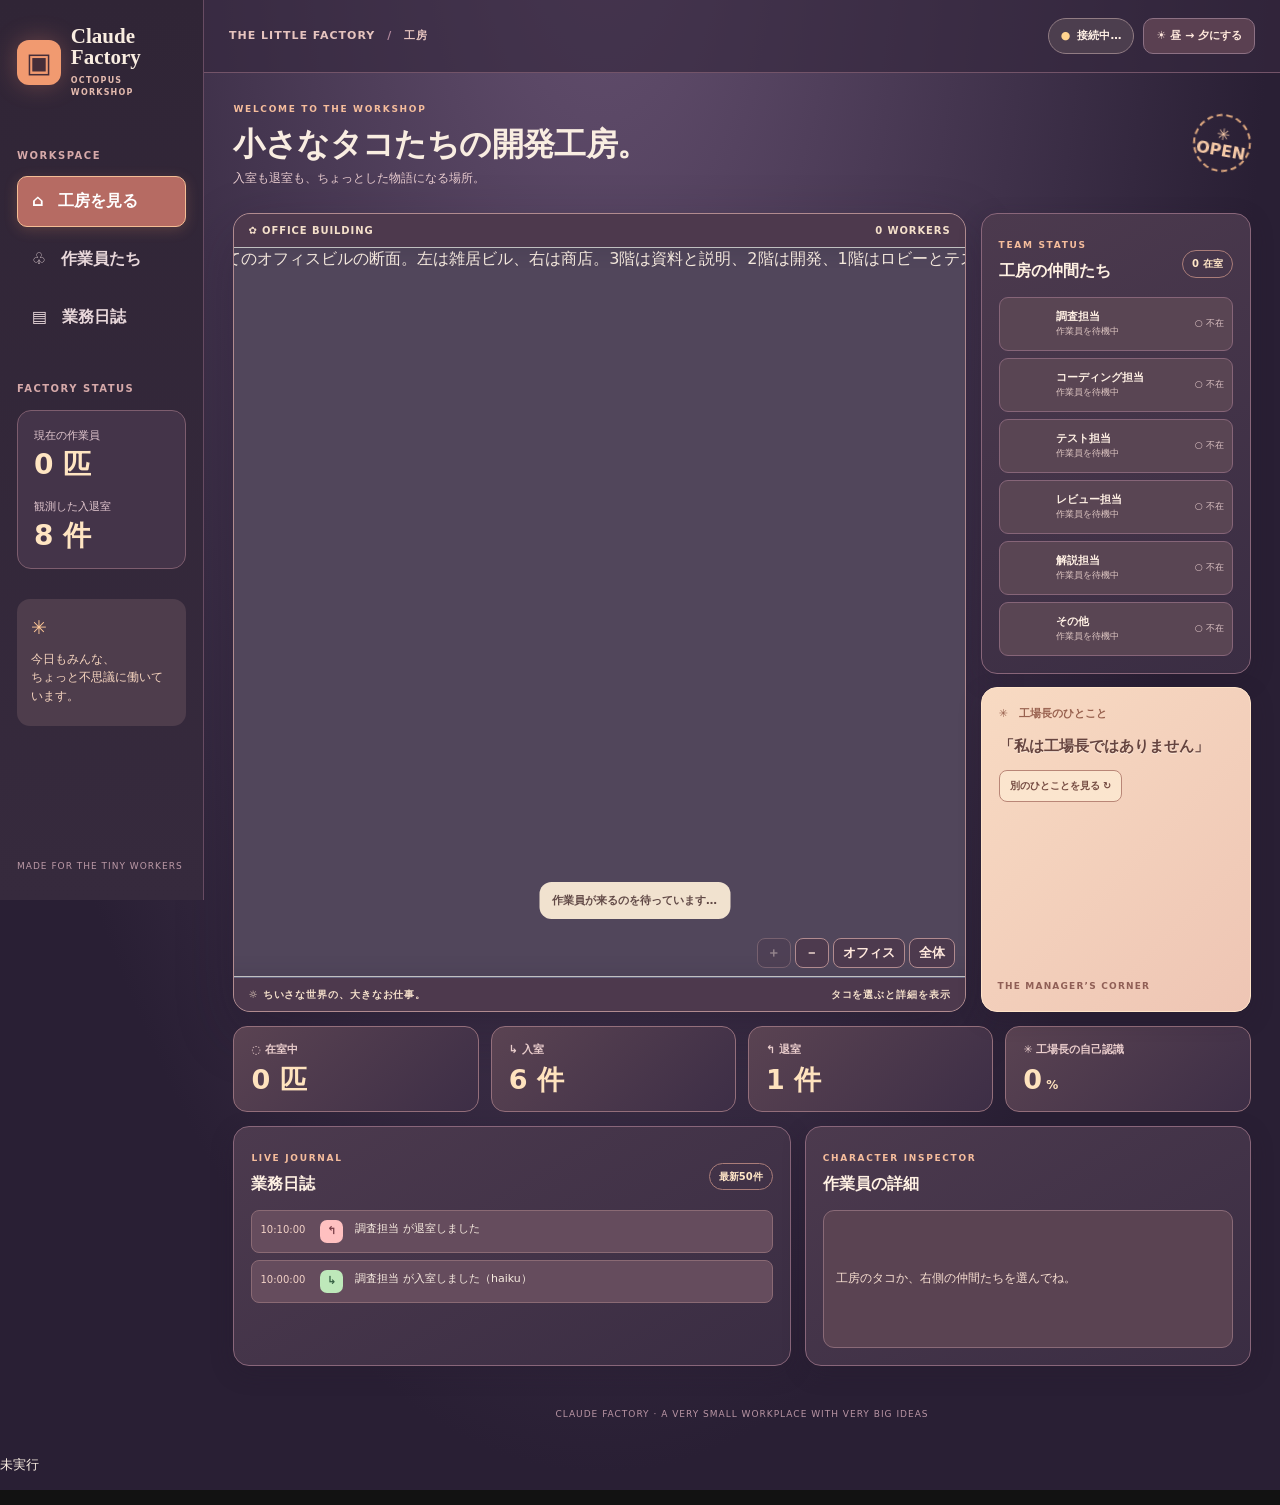
==== commit 52dd7acb: "オフィスを街の中のオフィスビルに作り直し、タコをスプライトシートで動かす 背景 - 工房の背景を、3階建てオフィスビルの断面に差し替え（街の中に建つ 1536×1024 の横長の絵。オフィスは中央） " ====
--- a/tests/js/app_test.html
+++ b/tests/js/app_test.html
@@ -42,31 +42,56 @@
       <div class="heading"><div><span class="eyebrow">WELCOME TO THE WORKSHOP</span><h1>小さなタコたちの開発工房。</h1><p>入室も退室も、ちょっとした物語になる場所。</p></div><span class="heading-stamp">✳<br>OPEN</span></div>
       <div class="content-grid">
         <section class="workshop" id="workshop" aria-label="工房のジオラマ">
-          <div class="scene-top"><span>✿ ISOMETRIC WORKSHOP</span><span id="scene-population">0 WORKERS</span></div>
-          <div class="scene" id="scene" data-light="day">
-            <img class="background-art" src="/assets/workshop_background.png" alt="タコのための小さな二階建て工房。木製家具や植物、石畳、ピンク色の屋根のあるジオラマ。" draggable="false">
-            <div class="light-layer" id="light-layer" aria-hidden="true">
-              <div class="light-tint" data-tint="dusk"></div>
-              <div class="light-tint" data-tint="night"></div>
-              <div class="light-moon"></div>
-              <span class="light-spot" data-light-kind="window" data-spot="window-left-1"></span>
-              <span class="light-spot" data-light-kind="window" data-spot="window-left-2"></span>
-              <span class="light-spot" data-light-kind="window" data-spot="window-arch"></span>
-              <span class="light-spot" data-light-kind="window" data-spot="window-small"></span>
-              <span class="light-spot" data-light-kind="lantern" data-spot="lantern-1"></span>
-              <span class="light-spot" data-light-kind="lantern" data-spot="lantern-2"></span>
-              <span class="light-spot" data-light-kind="candle" data-spot="candle-1"></span>
-              <span class="light-spot" data-light-kind="candle" data-spot="candle-2"></span>
-              <span class="light-spot" data-light-kind="door" data-spot="door"></span>
+          <div class="scene-top"><span>✿ OFFICE BUILDING</span><span id="scene-population">0 WORKERS</span></div>
+          <div class="scene-viewport" id="scene-viewport" data-zoomed="false">
+            <div class="scene" id="scene" data-light="day">
+              <img class="background-art" src="/assets/workshop_background.png" alt="街角に建つ3階建てのオフィスビルの断面。左は雑居ビル、右は商店。3階は資料と説明、2階は開発、1階はロビーとテストのフロア。" draggable="false">
+              <div class="light-layer" id="light-layer" aria-hidden="true">
+                <div class="light-tint" data-tint="dusk"></div>
+                <div class="light-tint" data-tint="night"></div>
+                <div class="light-tint" data-tint="night-room"></div>
+                <div class="light-moon"></div>
+                <div class="light-city">
+                  <img data-city="base" src="/assets/city_lights_base.png" alt="" draggable="false">
+                  <img data-city="a" src="/assets/city_lights_a.png" alt="" draggable="false">
+                  <img data-city="b" src="/assets/city_lights_b.png" alt="" draggable="false">
+                  <img data-city="c" src="/assets/city_lights_c.png" alt="" draggable="false">
+                  <img data-city="beacon" src="/assets/city_lights_beacon.png" alt="" draggable="false">
+                </div>
+                <span class="light-spot" data-light-kind="window" data-spot="ceiling-3f-a"></span>
+                <span class="light-spot" data-light-kind="window" data-spot="ceiling-3f-b"></span>
+                <span class="light-spot" data-light-kind="window" data-spot="ceiling-3f-c"></span>
+                <span class="light-spot" data-light-kind="window" data-spot="ceiling-2f-a"></span>
+                <span class="light-spot" data-light-kind="window" data-spot="ceiling-2f-b"></span>
+                <span class="light-spot" data-light-kind="window" data-spot="ceiling-2f-c"></span>
+                <span class="light-spot" data-light-kind="window" data-spot="ceiling-1f-a"></span>
+                <span class="light-spot" data-light-kind="window" data-spot="ceiling-1f-b"></span>
+                <span class="light-spot" data-light-kind="window" data-spot="ceiling-1f-c"></span>
+                <span class="light-spot" data-light-kind="screen" data-spot="screen-3f"></span>
+                <span class="light-spot" data-light-kind="screen" data-spot="monitor-5"></span>
+                <span class="light-spot" data-light-kind="screen" data-spot="monitor-6"></span>
+                <span class="light-spot" data-light-kind="screen" data-spot="monitor-7"></span>
+                <span class="light-spot" data-light-kind="server" data-spot="server"></span>
+                <span class="light-spot" data-light-kind="door" data-spot="door"></span>
+              </div>
+              <div class="slot" data-role="researcher" aria-label="調査担当の作業場所"></div>
+              <div class="slot" data-role="coder" aria-label="コーディング担当の作業場所"></div>
+              <div class="slot" data-role="test-runner" aria-label="テスト担当の作業場所"></div>
+              <div class="slot" data-role="code-reviewer" aria-label="レビュー担当の作業場所"></div>
+              <div class="slot" data-role="code-explainer" aria-label="解説担当の作業場所"></div>
+              <div class="slot" data-role="other" aria-label="その他の作業場所"></div>
+              <img class="foreground-art" src="/assets/workshop_foreground.png" alt="" aria-hidden="true" draggable="false">
+              <div class="foreground-tint" aria-hidden="true"><div data-tint="dusk"></div><div data-tint="night"></div></div>
+              <img class="light-room" src="/assets/room_light.png" alt="" aria-hidden="true" draggable="false">
+              <div class="scene-fx" id="scene-fx" aria-hidden="true"></div>
+              <div class="scene-empty" id="scene-empty">作業員が来るのを待っています…</div>
             </div>
-            <div class="slot" data-role="researcher" aria-label="調査担当の作業場所"></div>
-            <div class="slot" data-role="coder" aria-label="コーディング担当の作業場所"></div>
-            <div class="slot" data-role="test-runner" aria-label="テスト担当の作業場所"></div>
-            <div class="slot" data-role="code-reviewer" aria-label="レビュー担当の作業場所"></div>
-            <div class="slot" data-role="code-explainer" aria-label="解説担当の作業場所"></div>
-            <div class="slot" data-role="other" aria-label="その他の作業場所"></div>
-            <div class="scene-fx" id="scene-fx" aria-hidden="true"></div>
-            <div class="scene-empty" id="scene-empty">作業員が来るのを待っています…</div>
+            <div class="zoom-controls" role="group" aria-label="背景の拡大・縮小">
+              <button type="button" id="zoom-in" aria-label="拡大">＋</button>
+              <button type="button" id="zoom-out" aria-label="縮小">－</button>
+              <button type="button" id="zoom-office" aria-label="オフィスを表示">オフィス</button>
+              <button type="button" id="zoom-reset" aria-label="街の全体を表示">全体</button>
+            </div>
           </div>
           <div class="scene-bottom"><span>☼ ちいさな世界の、大きなお仕事。</span><span>タコを選ぶと詳細を表示</span></div>
         </section>
--- a/static/style.css
+++ b/static/style.css
@@ -31,20 +31,35 @@
 /* ----- ★ 位置と色の調整はここだけ（背景画像に対する %。ブラウザで見ながら直す） ----- */
 .scene {
   container-type: inline-size; /* 光の大きさを工房の幅（cqw）で決めるため */
-  --door-x: 22%;               /* 入口（扉・階段）。app.js も歩く先としてこの値を読む */
-  --door-y: 60%;
+  --door-x: 25.1%;             /* 1階の自動ドアの足元。app.js も歩く先としてこの値を読む（上の階は .slot で上書き） */
+  --door-y: 87.4%;
+  --octo-w: 9.5cqw;             /* タコの表示幅（背景の幅に対する割合で固定） */
   --light-fade: 1s;            /* 照明を切り替えるときの時間 */
   --octo-skin: #d87858;       /* まぶたの色（タコの体の色） */
 }
-.light-spot[data-spot="window-left-1"] { --spot-x: 25%; --spot-y: 33%; --spot-size: 8cqw; }
-.light-spot[data-spot="window-left-2"] { --spot-x: 31%; --spot-y: 37%; --spot-size: 8cqw; }
-.light-spot[data-spot="window-arch"]   { --spot-x: 53%; --spot-y: 37%; --spot-size: 12cqw; }
-.light-spot[data-spot="window-small"]  { --spot-x: 62%; --spot-y: 32%; --spot-size: 6cqw; }
-.light-spot[data-spot="lantern-1"]     { --spot-x: 72%; --spot-y: 36%; --spot-size: 7cqw; }
-.light-spot[data-spot="lantern-2"]     { --spot-x: 75%; --spot-y: 38%; --spot-size: 7cqw; }
-.light-spot[data-spot="candle-1"]      { --spot-x: 30%; --spot-y: 76%; --spot-size: 5cqw; }
-.light-spot[data-spot="candle-2"]      { --spot-x: 26%; --spot-y: 69%; --spot-size: 5cqw; }
-.light-spot[data-spot="door"]          { --spot-x: var(--door-x); --spot-y: var(--door-y); --spot-size: 13cqw; }
+.light-spot[data-spot="ceiling-3f-a"] { --spot-x: 34.0%; --spot-y: 22.0%; --spot-size: 4.0cqw; }
+.light-spot[data-spot="ceiling-3f-b"] { --spot-x: 49.4%; --spot-y: 22.0%; --spot-size: 4.0cqw; }
+.light-spot[data-spot="ceiling-3f-c"] { --spot-x: 65.9%; --spot-y: 22.0%; --spot-size: 4.0cqw; }
+.light-spot[data-spot="ceiling-2f-a"] { --spot-x: 34.0%; --spot-y: 46.9%; --spot-size: 4.0cqw; }
+.light-spot[data-spot="ceiling-2f-b"] { --spot-x: 49.4%; --spot-y: 46.9%; --spot-size: 4.0cqw; }
+.light-spot[data-spot="ceiling-2f-c"] { --spot-x: 65.9%; --spot-y: 46.9%; --spot-size: 4.0cqw; }
+.light-spot[data-spot="ceiling-1f-a"] { --spot-x: 34.0%; --spot-y: 71.4%; --spot-size: 4.0cqw; }
+.light-spot[data-spot="ceiling-1f-b"] { --spot-x: 49.4%; --spot-y: 71.4%; --spot-size: 4.0cqw; }
+.light-spot[data-spot="ceiling-1f-c"] { --spot-x: 65.9%; --spot-y: 71.4%; --spot-size: 4.0cqw; }
+.light-spot[data-spot="screen-3f"]    { --spot-x: 66.8%; --spot-y: 28.5%; --spot-size: 6.67cqw; }
+.light-spot[data-spot="monitor-5"]    { --spot-x: 31.3%; --spot-y: 57.1%; --spot-size: 4.67cqw; }
+.light-spot[data-spot="monitor-6"]    { --spot-x: 42.1%; --spot-y: 57.1%; --spot-size: 4.67cqw; }
+.light-spot[data-spot="monitor-7"]    { --spot-x: 56.5%; --spot-y: 56.8%; --spot-size: 5.33cqw; }
+.light-spot[data-spot="server"]       { --spot-x: 65.5%; --spot-y: 80.3%; --spot-size: 4.0cqw; }
+.light-spot[data-spot="door"]         { --spot-x: 25.1%; --spot-y: 72.8%; --spot-size: 6.67cqw; }
+
+/* 作業場所（役割ごとに2か所）。left/top は1匹目の足もと、--seat2-dx/dy は2匹目までのずれ、--door-x/y は歩き始める入口 */
+.scene .slot[data-role="researcher"]     { left: 35.2%; top: 39.1%; --seat2-dx: 9.2cqw; --seat2-dy: -1.33cqw; --door-x: 76.0%; --door-y: 39.1%; }
+.scene .slot[data-role="code-explainer"] { left: 56.5%; top: 39.1%; --seat2-dx: 10.27cqw; --seat2-dy: 0.0cqw;    --door-x: 76.0%; --door-y: 39.1%; }
+.scene .slot[data-role="coder"]          { left: 30.0%; top: 62.1%; --seat2-dx: 12.6cqw; --seat2-dy: 0.0cqw;    --door-x: 76.0%; --door-y: 63.7%; }
+.scene .slot[data-role="code-reviewer"]  { left: 56.5%; top: 62.1%; --seat2-dx: 12.27cqw; --seat2-dy: 1.07cqw;  --door-x: 76.0%; --door-y: 63.7%; }
+.scene .slot[data-role="other"]          { left: 33.7%; top: 84.1%; --seat2-dx: 12.93cqw; --seat2-dy: 0.4cqw;  }
+.scene .slot[data-role="test-runner"]    { left: 57.9%; top: 84.1%; --seat2-dx: 12.8cqw; --seat2-dy: 2.2cqw;  }
 
 /* ----- 照明レイヤー -----
    .light-layer 自体には z-index・opacity を付けない（付けると中の multiply / screen が背景と混ざらなくなる） */
@@ -430,7 +445,7 @@
 .worker-actor[data-motion] .octo-body[data-sprite="sheet"] {
   background-image: var(--sheet-image);
   background-repeat: no-repeat;
-  background-size: calc(var(--sheet-frames) * 100%) calc(var(--sheet-rows) * 100%);
+  background-size: calc(var(--sheet-cols, var(--sheet-frames)) * 100%) calc(var(--sheet-rows) * 100%);
   background-position-y: calc(var(--sheet-row-ratio) * 100%);
   animation: octo-sheet var(--sheet-duration) steps(var(--sheet-frames), jump-none) infinite;
 }
@@ -490,4 +505,195 @@
 @keyframes octo-tilt { 0%, 100% { transform: rotate(0); } 50% { transform: rotate(-8deg); } }
 @keyframes octo-shuffle { 0%, 100% { transform: translate(0, 0) rotate(0); } 50% { transform: translate(-5px, -4px) rotate(-8deg); } }
 @keyframes octo-dots { 0%, 100% { opacity: .35; } 50% { opacity: 1; } }
-@keyframes octo-sheet { from { background-position-x: 0%; } to { background-position-x: 100%; } }
+@keyframes octo-sheet { from { background-position-x: 0%; } to { background-position-x: var(--sheet-end, 100%); } }
+
+
+/* =========================================================
+   オフィスビルの背景（居場所・手前の家具・タコの大きさ）
+   ========================================================= */
+/* 作業場所：left/top をタコの足もとにする（中央ではなく下端の中央が基準） */
+.scene .slot {
+  transform: translate(-50%, -100%);
+  width: var(--octo-w);
+}
+/* タコの大きさは背景の幅に対する割合で固定（画面の幅で家具との比が変わらないように） */
+.scene .worker-actor { min-width: 0; filter: none; margin-bottom: calc(var(--octo-w) * -0.13); /* 絵の下の余白を足もとから外す */ }
+.scene .worker-actor img.octo-sprite { width: var(--octo-w); image-rendering: auto; }
+/* 名札は頭の上に浮かせる（机や足もとに重ならないように） */
+.scene .worker-actor .bubble { position: absolute; left: 50%; bottom: 74%; translate: -50% 0; z-index: 2; }
+.scene .worker-actor .octo-mark { top: 16%; }
+/* 足もとの影 */
+.scene .worker-actor::after {
+  content: '';
+  position: absolute;
+  left: 50%;
+  bottom: calc(var(--octo-w) * 0.13 - .33cqw);
+  width: calc(var(--octo-w) * .62);
+  height: .73cqw;
+  translate: -50% 0;
+  border-radius: 50%;
+  background: #2a1a2a3d;
+  z-index: -1;
+  pointer-events: none;
+}
+/* 2匹目は隣の居場所へ */
+.scene .slot > .worker-actor:nth-of-type(2) {
+  position: absolute;
+  left: var(--seat2-dx, 0cqw);
+  bottom: calc(var(--seat2-dy, 0cqw) * -1);
+}
+.scene .overflow-badge { position: absolute; left: 50%; top: calc(var(--octo-w) * -0.02); translate: -50% -100%; margin: 0; z-index: 3; }
+
+/* 手前の家具（机・受付・検査台の前面）。タコより上、演出レイヤーより下 */
+.foreground-art,
+.foreground-tint {
+  position: absolute;
+  inset: 0;
+  width: 100%;
+  height: 100%;
+  z-index: 2;
+  pointer-events: none;
+  user-select: none;
+}
+/* 手前の家具にも、背景と同じ夕方・夜の色かぶりを掛ける（家具の形で切り抜く） */
+.foreground-tint {
+  -webkit-mask-image: url('/assets/workshop_foreground.png');
+  mask-image: url('/assets/workshop_foreground.png');
+  -webkit-mask-size: 100% 100%;
+  mask-size: 100% 100%;
+  mix-blend-mode: multiply; /* マスクで切り抜いた色を、下の家具に掛け合わせる */
+}
+.foreground-tint > div {
+  position: absolute;
+  inset: 0;
+  opacity: 0;
+  transition: opacity var(--light-fade) ease;
+}
+.foreground-tint > [data-tint="dusk"] { background: linear-gradient(115deg, #ffd9b0 0%, #f4a77f 45%, #b58aab 100%); }
+.foreground-tint > [data-tint="night"] { background: #b9a4a2; } /* 机は部屋の中なので、部屋の夜の色に合わせる */
+.scene[data-light="dusk"] .foreground-tint > [data-tint="dusk"] { opacity: .8; }
+.scene[data-light="night"] .foreground-tint > [data-tint="night"] { opacity: .9; }
+
+/* 光の種類を追加：画面（寒色）とサーバー（緑の点滅） */
+.light-spot[data-light-kind="screen"]::before {
+  background: radial-gradient(circle, #b8f0ffcc 0%, #6fd0e555 40%, #6fd0e500 70%);
+  animation: none;
+}
+.light-spot[data-light-kind="server"]::before {
+  background: radial-gradient(circle, #b6ffb0e6 0%, #6fe06a55 40%, #6fe06a00 70%);
+  animation: light-flicker 1.2s steps(2, jump-none) infinite;
+}
+
+/* 夕方・夜はタコも少し沈める（背景より明るく浮かないように。名札はそのまま） */
+.scene .octo-rig { transition: filter var(--light-fade) ease; }
+.scene[data-light="dusk"] .octo-rig { filter: brightness(.93) saturate(.95); }
+.scene[data-light="night"] .octo-rig { filter: brightness(.8) saturate(.85); }
+
+/* 街の明かり：建物の後ろのビルの窓（窓ガラスと建物の外に見える部分だけ）。夕方は少し、夜は全部灯る */
+.light-city { inset: 0; }
+.light-city > img { position: absolute; inset: 0; width: 100%; height: 100%; user-select: none; }
+/* 点滅：base はずっと点いている窓。a/b/c は時々消えたり点いたりする窓、beacon は屋上の赤いランプ
+   止めたいときは #scene に data-city-blink="off" を付ける */
+.light-city > [data-city="a"] { animation: city-blink-a 9s linear infinite; }
+.light-city > [data-city="b"] { animation: city-blink-b 13s linear infinite -4s; }
+.light-city > [data-city="c"] { animation: city-blink-c 17s linear infinite -9s; }
+.light-city > [data-city="beacon"] { animation: city-beacon 1.8s steps(1, end) infinite; }
+.scene[data-city-blink="off"] .light-city > img { animation: none; }
+@keyframes city-blink-a { 0%, 60% { opacity: 1; } 62%, 80% { opacity: 0; } 82%, 100% { opacity: 1; } }
+@keyframes city-blink-b { 0%, 22% { opacity: 1; } 24%, 47% { opacity: 0; } 49%, 100% { opacity: 1; } }
+@keyframes city-blink-c { 0%, 66% { opacity: 0; } 68%, 100% { opacity: 1; } }
+@keyframes city-beacon { 0% { opacity: 1; } 50% { opacity: .15; } }
+.scene[data-light="dusk"] .light-city { opacity: .35; }
+.scene[data-light="night"] .light-city { opacity: 1; }
+
+/* 部屋の明かり：天井灯から下に広がる光と、床の光だまり（screen で暖色を足す）。窓の外と建物の外には掛けない
+   手前の家具とタコも同じ光を受けるように、それらより上（.foreground-art の後ろ）に置く */
+.light-room {
+  position: absolute;
+  inset: 0;
+  width: 100%;
+  height: 100%;
+  z-index: 2;
+  mix-blend-mode: screen;
+  pointer-events: none;
+  user-select: none;
+  opacity: 0;
+  transition: opacity var(--light-fade) ease;
+}
+.scene[data-light="dusk"] .light-room { opacity: .45; }
+.scene[data-light="night"] .light-room { opacity: 1; }
+/* 天井灯の光スポットは、器具そのものが灯って見える小さな光だけにする（部屋の光は .light-room） */
+.light-spot[data-spot^="ceiling-"]::before { animation: none; background: radial-gradient(ellipse 70% 40% at 50% 50%, #fff3d6f0 0%, #ffd99a66 45%, #ffd99a00 75%); }
+/* タコの後ろの丸い光だまりはやめる（部屋の明かりと二重になって不自然なため） */
+.scene .slot::before { display: none; }
+
+/* 夜の色かぶりを「部屋の外」と「部屋の中」で分ける。外は青く沈め、明かりの点いた部屋の中は暖かく少し暗くするだけ */
+.light-tint[data-tint="night"] {
+  -webkit-mask-image: url('/assets/outside_mask.png'); mask-image: url('/assets/outside_mask.png');
+  -webkit-mask-size: 100% 100%; mask-size: 100% 100%;
+}
+.light-tint[data-tint="night-room"] {
+  background: #b9a4a2;
+  -webkit-mask-image: url('/assets/room_mask.png'); mask-image: url('/assets/room_mask.png');
+  -webkit-mask-size: 100% 100%; mask-size: 100% 100%;
+}
+.scene[data-light="night"] .light-tint[data-tint="night-room"] { opacity: 1; }
+.scene[data-light="night"] .octo-rig { filter: brightness(.94) saturate(.95); }
+
+/* =========================================================
+   背景の拡大・縮小と移動（#scene-viewport が枠、#scene に transform を掛ける）
+   ========================================================= */
+.scene-viewport {
+  position: relative;
+  overflow: hidden;
+  touch-action: pan-y;           /* 拡大していないときは、指でページをスクロールできる */
+}
+.scene-viewport[data-zoomed="true"] { touch-action: none; cursor: grab; }
+.scene-viewport[data-dragging="true"] { cursor: grabbing; }
+.scene-viewport[data-dragging="true"] .worker-actor { pointer-events: none; }
+.scene-viewport .scene { transform-origin: 0 0; will-change: transform; }
+.zoom-controls {
+  position: absolute;
+  right: 10px;
+  bottom: 10px;
+  z-index: 5;
+  display: flex;
+  gap: 4px;
+}
+.zoom-controls button {
+  min-width: 34px;
+  height: 30px;
+  padding: 0 9px;
+  border: 1px solid #b18b8f;
+  border-radius: 8px;
+  background: #4d394de6;
+  color: #ffe8dc;
+  font-size: 13px;
+  font-weight: 900;
+  line-height: 1;
+}
+.zoom-controls button:hover { background: #6a4f63; }
+
+/* =========================================================
+   街の中のオフィス：背景は横長（3:2）の街。枠（#scene-viewport）は正方形のまま、
+   最初はオフィスが今までと同じ大きさで見える位置に置き、＋・－・ドラッグで動かす
+   ========================================================= */
+.scene-viewport {
+  width: 100%;
+  aspect-ratio: 1 / 1;
+  /* 街全体を表示したときの上下の余白：上は空、下は道路の色（照明に合わせて変える） */
+  background: linear-gradient(180deg, #84c3fd 0 50%, #656480 50% 100%);
+  transition: background var(--light-fade, 1s) ease;
+}
+.scene-viewport:has(.scene[data-light="dusk"]) { background: linear-gradient(180deg, #a9a6c4 0 50%, #5b4a62 50% 100%); }
+.scene-viewport:has(.scene[data-light="night"]) { background: linear-gradient(180deg, #4b58a8 0 50%, #2a2a4c 50% 100%); }
+.scene-viewport .scene { position: absolute; left: 0; top: 0; width: 150%; aspect-ratio: 3 / 2; }
+.scene .slot::after { width: 10.7cqw; }
+
+/* タコの後ろ・足もとの丸い光（::after）もやめる。部屋の明かり（.light-room）がタコも照らすため */
+.scene .slot::after { display: none; }
+
+/* スプライトシートで動く役割は、小物もシートに描いてあるので CSS の小物は出さない */
+.octo-body[data-sprite="sheet"] ~ .octo-prop { display: none !important; }
+
+.zoom-controls button:disabled { opacity: .4; cursor: default; }
